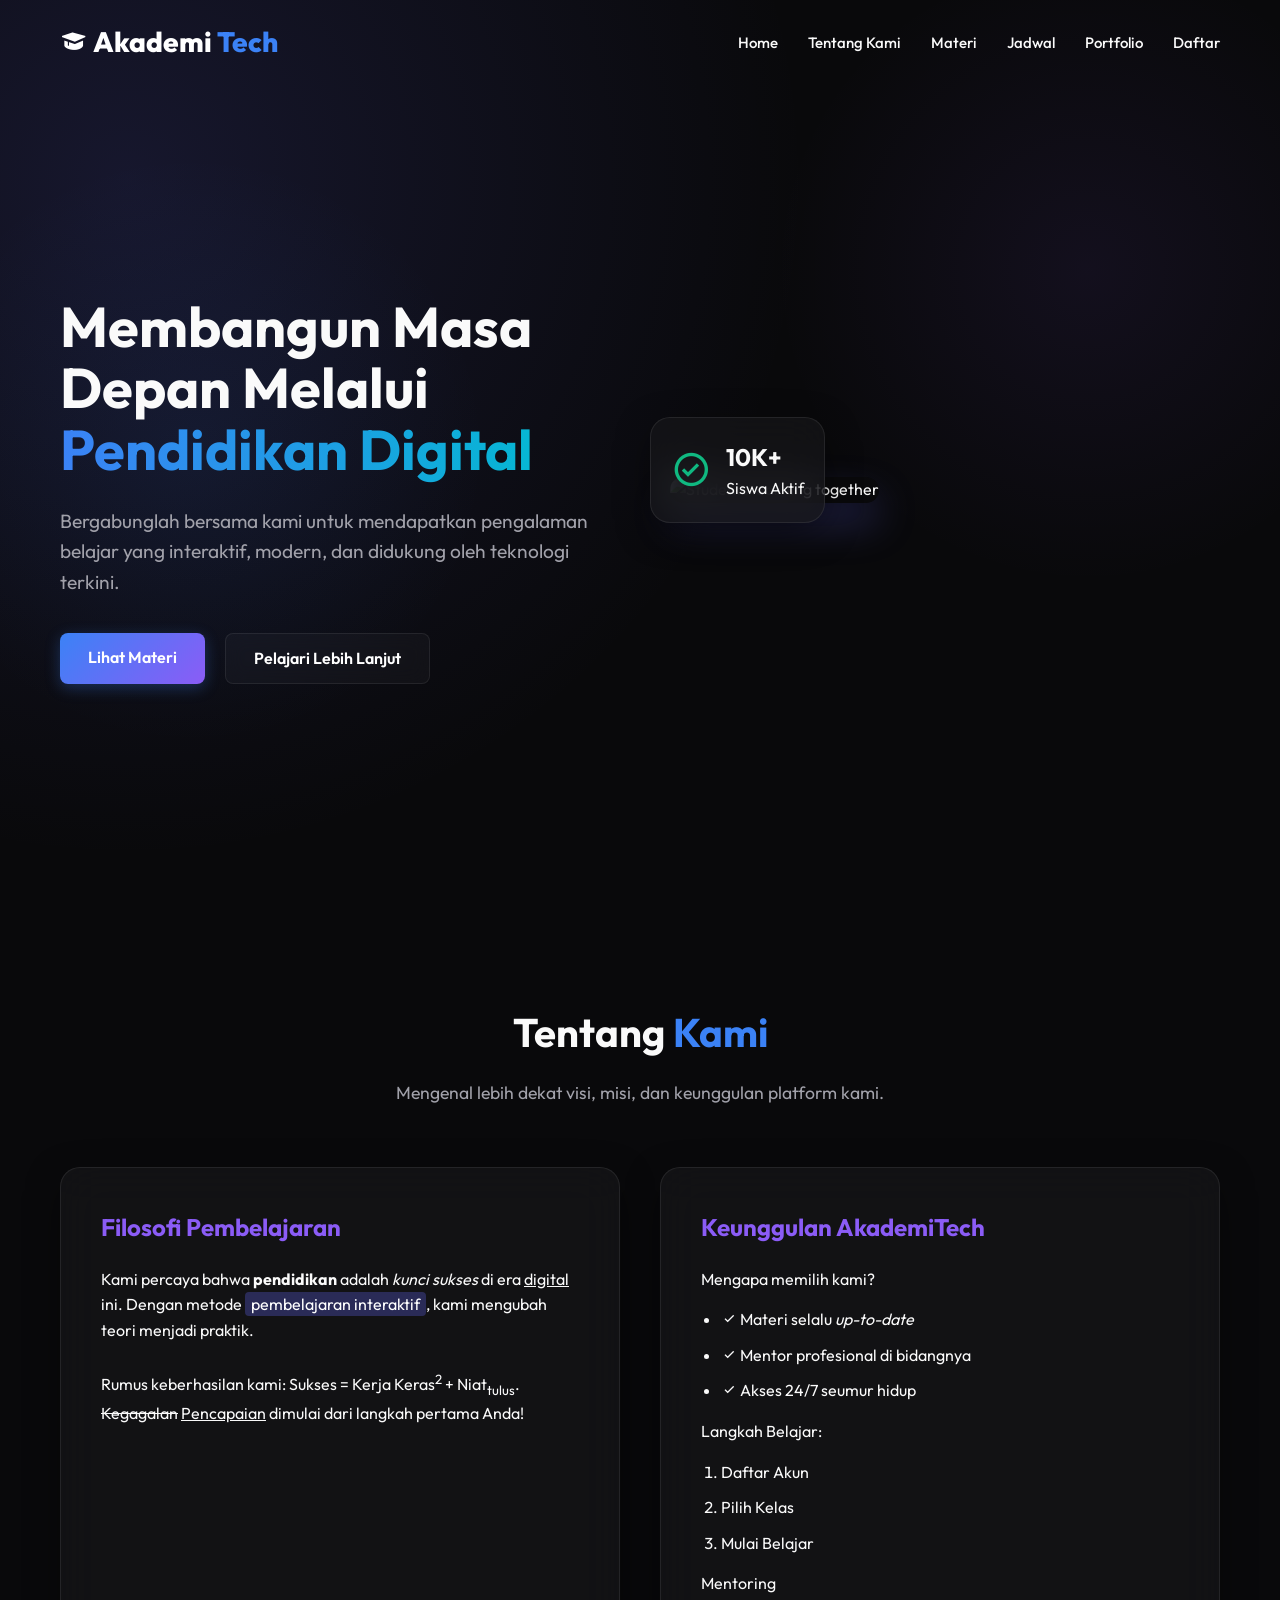
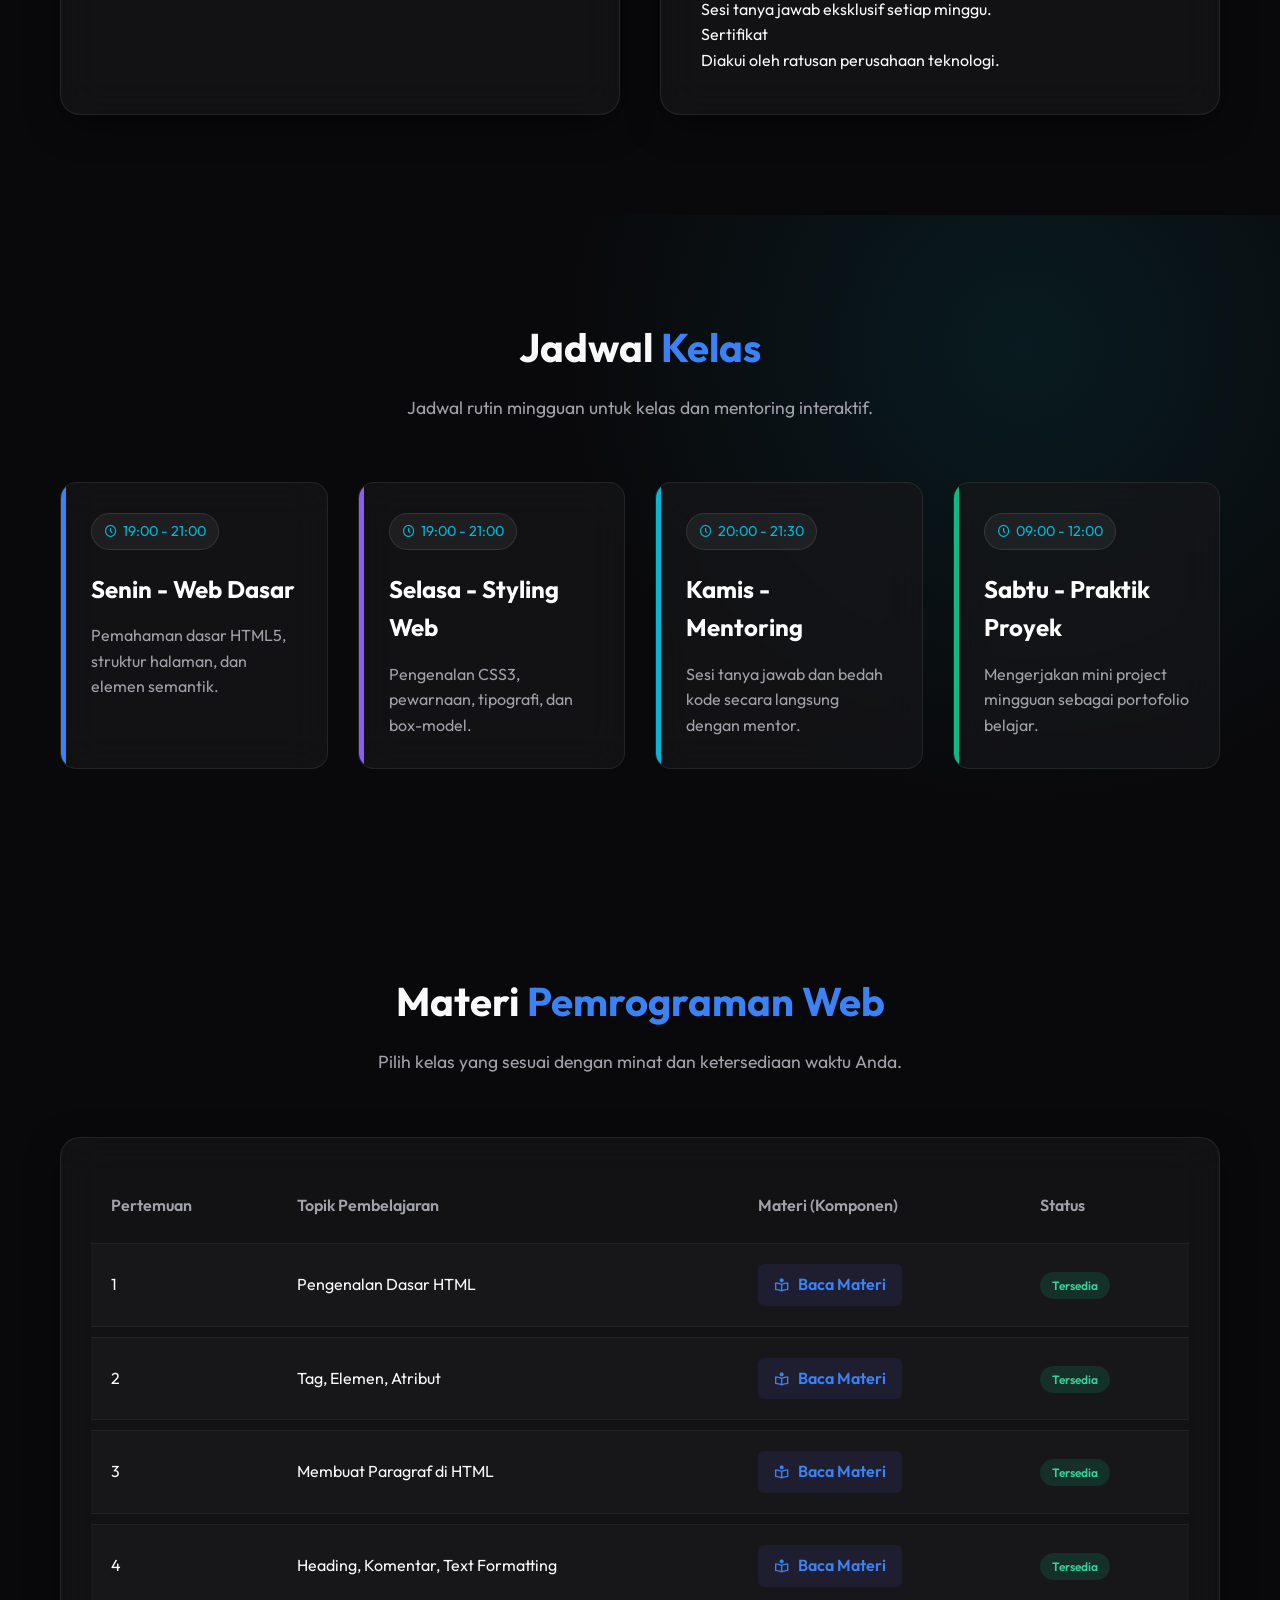
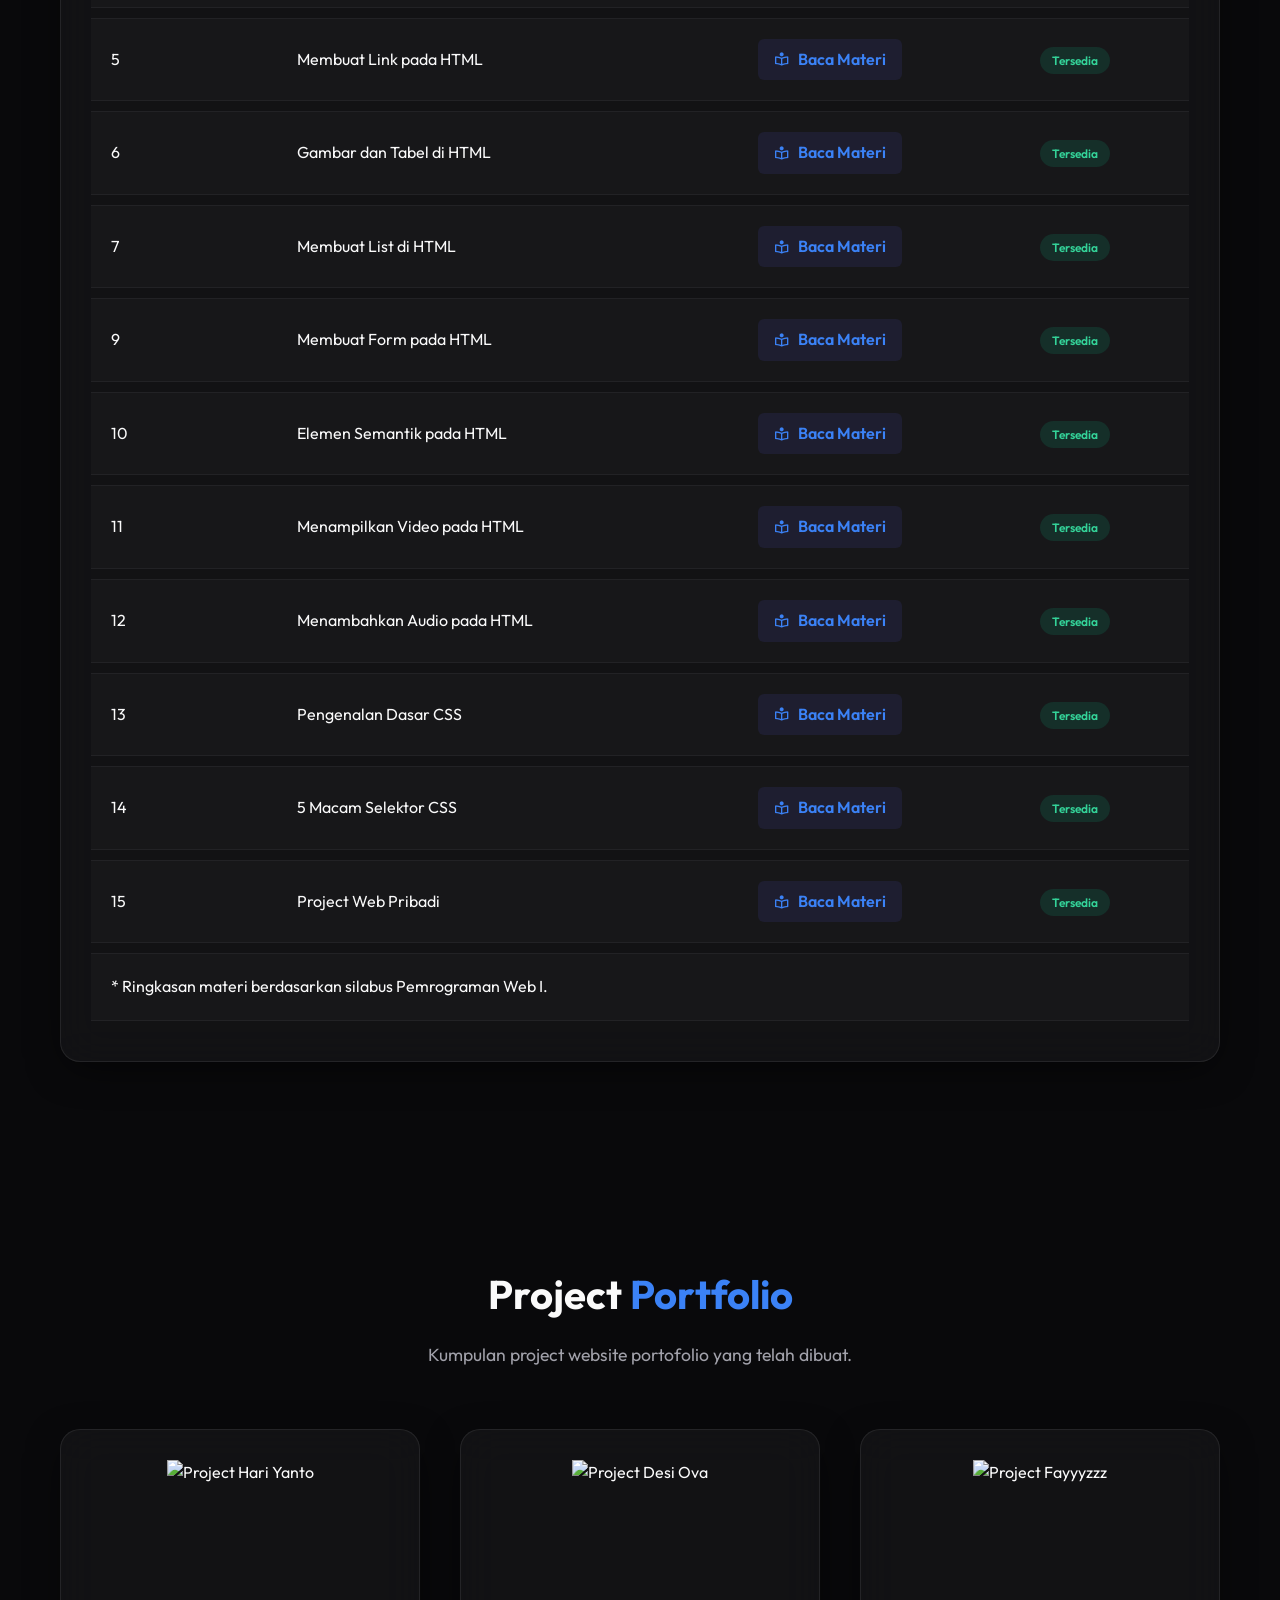
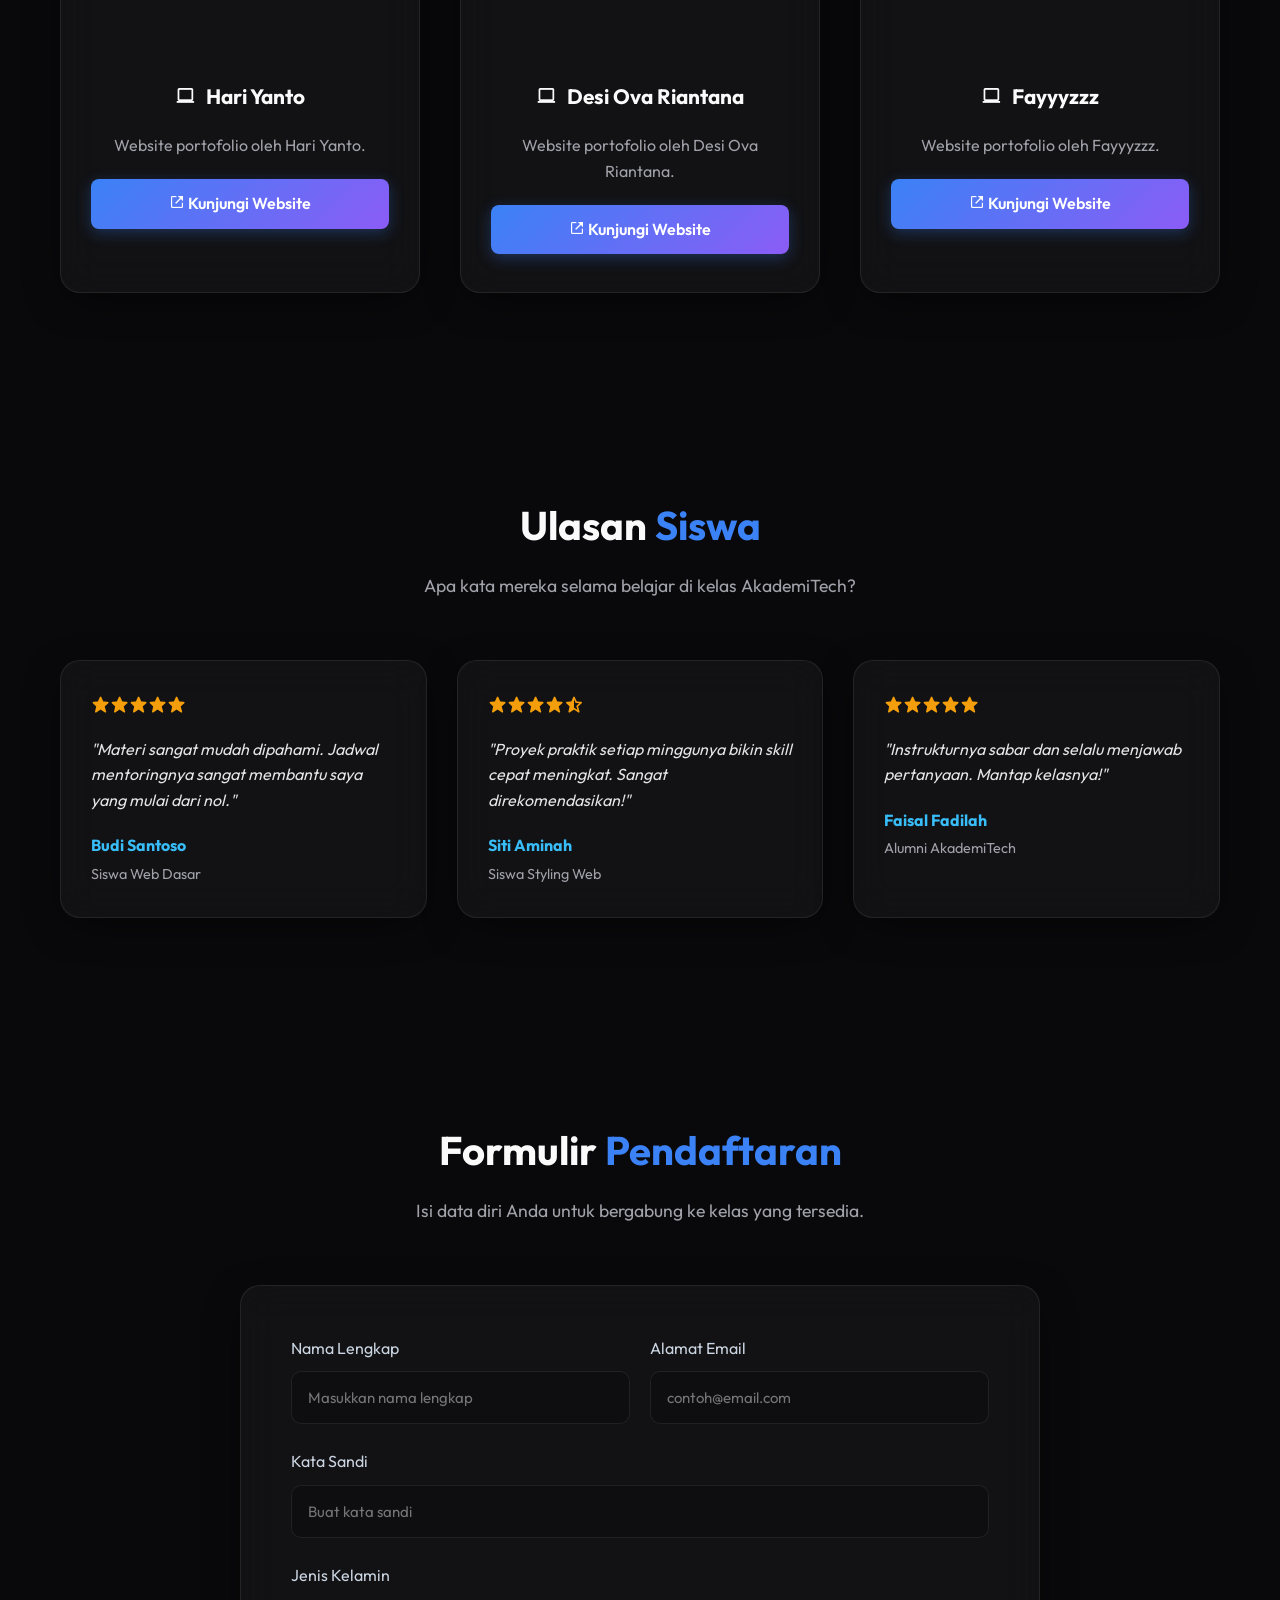
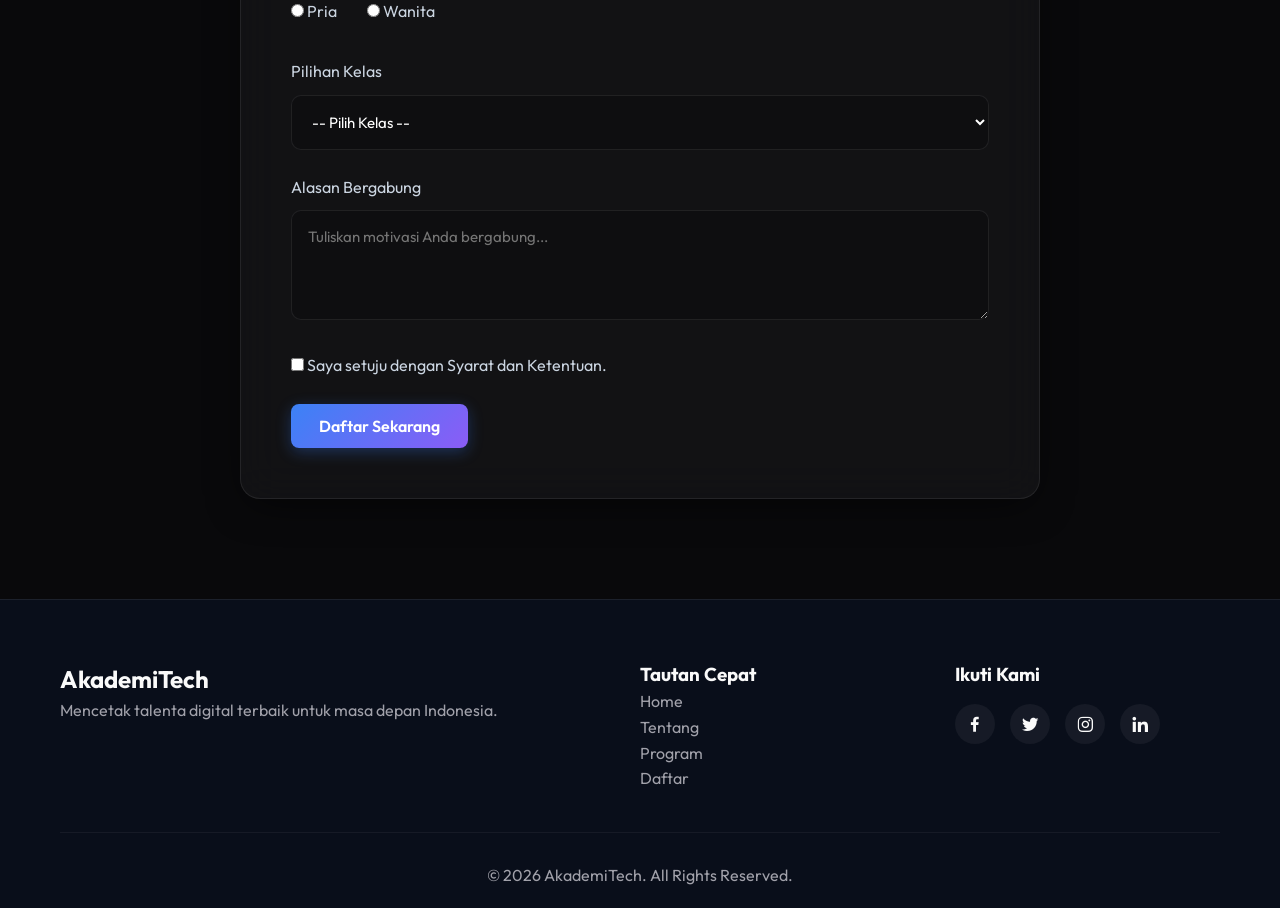
==== index.html @ fa30f6a6 "first commit" ====
<!DOCTYPE html>
<html lang="id">

<head>
    <meta charset="UTF-8">
    <meta name="viewport" content="width=device-width, initial-scale=1.0">
    <meta name="description" content="AkademiTech - Platform Edukasi Digital Masa Depan">
    <title>AkademiTech | Profesional Learning Platform</title>

    <!-- Google Fonts -->
    <link rel="preconnect" href="https://fonts.googleapis.com">
    <link rel="preconnect" href="https://fonts.gstatic.com" crossorigin>
    <link href="https://fonts.googleapis.com/css2?family=Outfit:wght@300;400;500;600;700;800&display=swap"
        rel="stylesheet">

    <!-- Custom CSS -->
    <link rel="stylesheet" href="css/style.css">

    <!-- Icons -->
    <link href="https://unpkg.com/boxicons@2.1.4/css/boxicons.min.css" rel="stylesheet">
</head>

<body>

    <!-- Navigation -->
    <nav class="navbar" id="navbar">
        <div class="container nav-container">
            <a href="#" class="logo">
                <i class='bx bxs-graduation'></i> Akademi<span>Tech</span>
            </a>
            <ul class="nav-links">
                <li><a href="#home">Home</a></li>
                <li><a href="#about">Tentang Kami</a></li>
                <li><a href="#courses">Materi</a></li>
                <li><a href="#schedule">Jadwal</a></li>
                <li><a href="#portfolio">Portfolio</a></li>
                <li><a href="#contact">Daftar</a></li>
            </ul>
            <div class="hamburger">
                <i class='bx bx-menu'></i>
            </div>
        </div>
    </nav>

    <!-- Hero Section -->
    <header id="home" class="hero">
        <div class="container hero-container">
            <div class="hero-content">
                <h1 class="hero-title">Membangun Masa Depan Melalui <span>Pendidikan Digital</span></h1>
                <p class="hero-description">Bergabunglah bersama kami untuk mendapatkan pengalaman belajar yang
                    interaktif, modern, dan didukung oleh teknologi terkini.</p>
                <div class="hero-buttons">
                    <a href="#courses" class="btn btn-primary">Lihat Materi</a>
                    <a href="#about" class="btn btn-secondary">Pelajari Lebih Lanjut</a>
                </div>
            </div>
            <div class="hero-image">
                <img src="https://images.unsplash.com/photo-1522202176988-66273c2fd55f?q=80&w=2071&auto=format&fit=crop"
                    alt="Students learning together">
                <div class="glass-card floating-card">
                    <i class='bx bx-check-circle'></i>
                    <div>
                        <strong>10K+</strong>
                        <span>Siswa Aktif</span>
                    </div>
                </div>
            </div>
        </div>
    </header>

    <!-- About Section (Text Formatting & Lists) -->
    <section id="about" class="about reveal">
        <div class="container">
            <div class="section-header">
                <h2>Tentang <span>Kami</span></h2>
                <p>Mengenal lebih dekat visi, misi, dan keunggulan platform kami.</p>
            </div>
            <div class="about-grid">
                <div class="about-text glass-panel">
                    <h3>Filosofi Pembelajaran</h3>
                    <!-- Text Formatting Demonstration -->
                    <p>
                        Kami percaya bahwa <strong>pendidikan</strong> adalah <em>kunci sukses</em> di era
                        <u>digital</u> ini.
                        Dengan metode <mark>pembelajaran interaktif</mark>, kami mengubah teori menjadi praktik.
                        <br><br>
                        Rumus keberhasilan kami: Sukses = Kerja Keras<sup>2</sup> + Niat<sub>tulus</sub>.
                        <del>Kegagalan</del> <ins>Pencapaian</ins> dimulai dari langkah pertama Anda!
                    </p>
                </div>

                <div class="about-lists glass-panel">
                    <h3>Keunggulan AkademiTech</h3>
                    <!-- Lists Demonstration -->
                    <p>Mengapa memilih kami?</p>
                    <ul class="custom-list">
                        <li><i class='bx bx-check'></i> Materi selalu <i>up-to-date</i></li>
                        <li><i class='bx bx-check'></i> Mentor profesional di bidangnya</li>
                        <li><i class='bx bx-check'></i> Akses 24/7 seumur hidup</li>
                    </ul>

                    <p>Langkah Belajar:</p>
                    <ol class="custom-list numbered">
                        <li>Daftar Akun</li>
                        <li>Pilih Kelas</li>
                        <li>Mulai Belajar</li>
                    </ol>

                    <dl class="custom-dict">
                        <dt>Mentoring</dt>
                        <dd>Sesi tanya jawab eksklusif setiap minggu.</dd>
                        <dt>Sertifikat</dt>
                        <dd>Diakui oleh ratusan perusahaan teknologi.</dd>
                    </dl>
                </div>
            </div>
        </div>
    </section>

    <!-- Schedule Section -->
    <section id="schedule" class="schedule-section reveal">
        <div class="container">
            <div class="section-header">
                <h2>Jadwal <span>Kelas</span></h2>
                <p>Jadwal rutin mingguan untuk kelas dan mentoring interaktif.</p>
            </div>
            <div class="schedule-grid">
                <div class="schedule-card">
                    <div>
                        <span class="time"><i class='bx bx-time-five'></i> 19:00 - 21:00</span>
                        <h3>Senin - Web Dasar</h3>
                        <p>Pemahaman dasar HTML5, struktur halaman, dan elemen semantik.</p>
                    </div>
                </div>
                <div class="schedule-card">
                    <div>
                        <span class="time"><i class='bx bx-time-five'></i> 19:00 - 21:00</span>
                        <h3>Selasa - Styling Web</h3>
                        <p>Pengenalan CSS3, pewarnaan, tipografi, dan box-model.</p>
                    </div>
                </div>
                <div class="schedule-card">
                    <div>
                        <span class="time"><i class='bx bx-time-five'></i> 20:00 - 21:30</span>
                        <h3>Kamis - Mentoring</h3>
                        <p>Sesi tanya jawab dan bedah kode secara langsung dengan mentor.</p>
                    </div>
                </div>
                <div class="schedule-card">
                    <div>
                        <span class="time"><i class='bx bx-time-five'></i> 09:00 - 12:00</span>
                        <h3>Sabtu - Praktik Proyek</h3>
                        <p>Mengerjakan mini project mingguan sebagai portofolio belajar.</p>
                    </div>
                </div>
            </div>
        </div>
    </section>

    <!-- Courses Section (Table) -->
    <section id="courses" class="courses reveal">
        <div class="container">
            <div class="section-header">
                <h2>Materi <span>Pemrograman Web</span></h2>
                <p>Pilih kelas yang sesuai dengan minat dan ketersediaan waktu Anda.</p>
            </div>
            <div class="table-responsive glass-panel">
                <!-- Table Demonstration -->
                <table class="course-table">
                    <thead>
                        <tr>
                            <th>Pertemuan</th>
                            <th>Topik Pembelajaran</th>
                            <th>Materi (Komponen)</th>
                            <th>Status</th>
                        </tr>
                    </thead>
                    <tbody>
                        <tr>
                            <td>1</td>
                            <td>Pengenalan Dasar HTML</td>
                            <td>
                                <a href="pengenalan-dasar.html" class="download-link"><i class='bx bx-book-reader'></i>
                                    Baca Materi</a>
                            </td>
                            <td><span class="badge active">Tersedia</span></td>
                        </tr>
                        <tr>
                            <td>2</td>
                            <td>Tag, Elemen, Atribut</td>
                            <td>
                                <a href="tag-elemen-atribut.html" class="download-link"><i
                                        class='bx bx-book-reader'></i> Baca Materi</a>
                            </td>
                            <td><span class="badge active">Tersedia</span></td>
                        </tr>
                        <tr>
                            <td>3</td>
                            <td>Membuat Paragraf di HTML</td>
                            <td>
                                <a href="teks-paragraf.html" class="download-link"><i class='bx bx-book-reader'></i>
                                    Baca Materi</a>
                            </td>
                            <td><span class="badge active">Tersedia</span></td>
                        </tr>
                        <tr>
                            <td>4</td>
                            <td>Heading, Komentar, Text Formatting</td>
                            <td>
                                <a href="heading-formatting.html" class="download-link"><i
                                        class='bx bx-book-reader'></i> Baca Materi</a>
                            </td>
                            <td><span class="badge active">Tersedia</span></td>
                        </tr>
                        <tr>
                            <td>5</td>
                            <td>Membuat Link pada HTML</td>
                            <td>
                                <a href="membuat-link.html" class="download-link"><i class='bx bx-book-reader'></i> Baca
                                    Materi</a>
                            </td>
                            <td><span class="badge active">Tersedia</span></td>
                        </tr>
                        <tr>
                            <td>6</td>
                            <td>Gambar dan Tabel di HTML</td>
                            <td>
                                <a href="gambar-tabel.html" class="download-link"><i class='bx bx-book-reader'></i> Baca
                                    Materi</a>
                            </td>
                            <td><span class="badge active">Tersedia</span></td>
                        </tr>
                        <tr>
                            <td>7</td>
                            <td>Membuat List di HTML</td>
                            <td>
                                <a href="membuat-list.html" class="download-link"><i class='bx bx-book-reader'></i> Baca
                                    Materi</a>
                            </td>
                            <td><span class="badge active">Tersedia</span></td>
                        </tr>
                        <tr>
                            <td>9</td>
                            <td>Membuat Form pada HTML</td>
                            <td>
                                <a href="membuat-form.html" class="download-link"><i class='bx bx-book-reader'></i> Baca
                                    Materi</a>
                            </td>
                            <td><span class="badge active">Tersedia</span></td>
                        </tr>
                        <tr>
                            <td>10</td>
                            <td>Elemen Semantik pada HTML</td>
                            <td>
                                <a href="elemen-semantik.html" class="download-link"><i class='bx bx-book-reader'></i>
                                    Baca Materi</a>
                            </td>
                            <td><span class="badge active">Tersedia</span></td>
                        </tr>
                        <tr>
                            <td>11</td>
                            <td>Menampilkan Video pada HTML</td>
                            <td>
                                <a href="menampilkan-video.html" class="download-link"><i class='bx bx-book-reader'></i>
                                    Baca Materi</a>
                            </td>
                            <td><span class="badge active">Tersedia</span></td>
                        </tr>
                        <tr>
                            <td>12</td>
                            <td>Menambahkan Audio pada HTML</td>
                            <td>
                                <a href="menambahkan-audio.html" class="download-link"><i class='bx bx-book-reader'></i>
                                    Baca Materi</a>
                            </td>
                            <td><span class="badge active">Tersedia</span></td>
                        </tr>
                        <tr>
                            <td>13</td>
                            <td>Pengenalan Dasar CSS</td>
                            <td>
                                <a href="pengenalan-css.html" class="download-link"><i class='bx bx-book-reader'></i>
                                    Baca Materi</a>
                            </td>
                            <td><span class="badge active">Tersedia</span></td>
                        </tr>
                        <tr>
                            <td>14</td>
                            <td>5 Macam Selektor CSS</td>
                            <td>
                                <a href="selektor-css.html" class="download-link"><i class='bx bx-book-reader'></i> Baca
                                    Materi</a>
                            </td>
                            <td><span class="badge active">Tersedia</span></td>
                        </tr>
                        <tr>
                            <td>15</td>
                            <td>Project Web Pribadi</td>
                            <td>
                                <a href="project-web.html" class="download-link"><i class='bx bx-book-reader'></i> Baca
                                    Materi</a>
                            </td>
                            <td><span class="badge active">Tersedia</span></td>
                        </tr>
                    </tbody>
                    <tfoot>
                        <tr>
                            <td colspan="4">* Ringkasan materi berdasarkan silabus Pemrograman Web I.</td>
                        </tr>
                    </tfoot>
                </table>
            </div>
        </div>
    </section>

    <!-- Project Portfolio Section -->
    <section id="portfolio" class="media-section reveal">
        <div class="container">
            <div class="section-header">
                <h2>Project <span>Portfolio</span></h2>
                <p>Kumpulan project website portofolio yang telah dibuat.</p>
            </div>
            <div class="media-grid" style="grid-template-columns: repeat(auto-fit, minmax(300px, 1fr));">
                <div class="media-card glass-panel" style="text-align: center;">
                    <div class="video-container" style="height: 200px; margin-bottom: 20px;">
                        <img src="https://images.unsplash.com/photo-1498050108023-c5249f4df085?q=80&w=2072&auto=format&fit=crop" alt="Project Hari Yanto" style="width: 100%; height: 100%; object-fit: cover;">
                    </div>
                    <h3 style="justify-content: center; font-size: 1.3rem;"><i class='bx bx-laptop'></i> Hari Yanto</h3>
                    <p class="media-desc" style="margin-bottom: 20px;">Website portofolio oleh Hari Yanto.</p>
                    <a href="https://electribetrixhari-ship-it.github.io/250401010531_Hari-Yanto_IF210_WEB/" target="_blank" class="btn btn-primary" style="width: 100%;"><i class='bx bx-link-external'></i> Kunjungi Website</a>
                </div>
                <div class="media-card glass-panel" style="text-align: center;">
                    <div class="video-container" style="height: 200px; margin-bottom: 20px;">
                        <img src="https://images.unsplash.com/photo-1488590528505-98d2b5aba04b?q=80&w=2070&auto=format&fit=crop" alt="Project Desi Ova" style="width: 100%; height: 100%; object-fit: cover;">
                    </div>
                    <h3 style="justify-content: center; font-size: 1.3rem;"><i class='bx bx-laptop'></i> Desi Ova Riantana</h3>
                    <p class="media-desc" style="margin-bottom: 20px;">Website portofolio oleh Desi Ova Riantana.</p>
                    <a href="https://desi-2026.github.io/250401010534_Desi-Ova-Riantana_IF210_WEB/" target="_blank" class="btn btn-primary" style="width: 100%;"><i class='bx bx-link-external'></i> Kunjungi Website</a>
                </div>
                <div class="media-card glass-panel" style="text-align: center;">
                    <div class="video-container" style="height: 200px; margin-bottom: 20px;">
                        <img src="https://images.unsplash.com/photo-1461749280684-dccba630e2f6?q=80&w=2069&auto=format&fit=crop" alt="Project Fayyyzzz" style="width: 100%; height: 100%; object-fit: cover;">
                    </div>
                    <h3 style="justify-content: center; font-size: 1.3rem;"><i class='bx bx-laptop'></i> Fayyyzzz</h3>
                    <p class="media-desc" style="margin-bottom: 20px;">Website portofolio oleh Fayyyzzz.</p>
                    <a href="https://www.fayyyzzz.site/" target="_blank" class="btn btn-primary" style="width: 100%;"><i class='bx bx-link-external'></i> Kunjungi Website</a>
                </div>
            </div>
        </div>
    </section>

    <!-- Rating & Testimonial Section -->
    <section id="rating" class="rating-section reveal">
        <div class="container">
            <div class="section-header">
                <h2>Ulasan <span>Siswa</span></h2>
                <p>Apa kata mereka selama belajar di kelas AkademiTech?</p>
            </div>
            <div class="rating-grid" style="display: grid; grid-template-columns: repeat(auto-fit, minmax(280px, 1fr)); gap: 30px; margin-top: 40px;">
                <div class="rating-card glass-panel" style="padding: 30px; text-align: left;">
                    <div class="stars" style="color: #f59e0b; font-size: 1.2rem; margin-bottom: 15px;">
                        <i class='bx bxs-star'></i><i class='bx bxs-star'></i><i class='bx bxs-star'></i><i class='bx bxs-star'></i><i class='bx bxs-star'></i>
                    </div>
                    <p class="review-text" style="font-style: italic; color: #e4e4e7; margin-bottom: 20px;">"Materi sangat mudah dipahami. Jadwal mentoringnya sangat membantu saya yang mulai dari nol."</p>
                    <div class="reviewer">
                        <h4 style="color: #38bdf8; margin-bottom: 2px;">Budi Santoso</h4>
                        <span style="font-size: 0.9rem; color: #a1a1aa;">Siswa Web Dasar</span>
                    </div>
                </div>
                <div class="rating-card glass-panel" style="padding: 30px; text-align: left;">
                    <div class="stars" style="color: #f59e0b; font-size: 1.2rem; margin-bottom: 15px;">
                        <i class='bx bxs-star'></i><i class='bx bxs-star'></i><i class='bx bxs-star'></i><i class='bx bxs-star'></i><i class='bx bxs-star-half'></i>
                    </div>
                    <p class="review-text" style="font-style: italic; color: #e4e4e7; margin-bottom: 20px;">"Proyek praktik setiap minggunya bikin skill cepat meningkat. Sangat direkomendasikan!"</p>
                    <div class="reviewer">
                        <h4 style="color: #38bdf8; margin-bottom: 2px;">Siti Aminah</h4>
                        <span style="font-size: 0.9rem; color: #a1a1aa;">Siswa Styling Web</span>
                    </div>
                </div>
                <div class="rating-card glass-panel" style="padding: 30px; text-align: left;">
                    <div class="stars" style="color: #f59e0b; font-size: 1.2rem; margin-bottom: 15px;">
                        <i class='bx bxs-star'></i><i class='bx bxs-star'></i><i class='bx bxs-star'></i><i class='bx bxs-star'></i><i class='bx bxs-star'></i>
                    </div>
                    <p class="review-text" style="font-style: italic; color: #e4e4e7; margin-bottom: 20px;">"Instrukturnya sabar dan selalu menjawab pertanyaan. Mantap kelasnya!"</p>
                    <div class="reviewer">
                        <h4 style="color: #38bdf8; margin-bottom: 2px;">Faisal Fadilah</h4>
                        <span style="font-size: 0.9rem; color: #a1a1aa;">Alumni AkademiTech</span>
                    </div>
                </div>
            </div>
        </div>
    </section>

    <!-- Contact & Form Section -->
    <section id="contact" class="contact reveal">
        <div class="container">
            <div class="section-header">
                <h2>Formulir <span>Pendaftaran</span></h2>
                <p>Isi data diri Anda untuk bergabung ke kelas yang tersedia.</p>
            </div>
            <div class="form-container glass-panel">
                <!-- Form Demonstration -->
                <form id="registrationForm" action="https://formsubmit.co/ffayz4323@gmail.com" method="POST">
                    <!-- Pengaturan FormSubmit -->
                    <input type="hidden" name="_subject" value="Pendaftaran Baru AkademiTech!">
                    <input type="hidden" name="_captcha" value="false">


                    <div class="form-group-row">
                        <div class="form-group">
                            <label for="fullname">Nama Lengkap</label>
                            <input type="text" id="fullname" name="fullname" placeholder="Masukkan nama lengkap"
                                required>
                        </div>
                        <div class="form-group">
                            <label for="email">Alamat Email</label>
                            <input type="email" id="email" name="email" placeholder="contoh@email.com" required>
                        </div>
                    </div>

                    <div class="form-group">
                        <label for="password">Kata Sandi</label>
                        <input type="password" id="password" name="password" placeholder="Buat kata sandi" required
                            minlength="6">
                    </div>

                    <div class="form-group">
                        <label>Jenis Kelamin</label>
                        <div class="radio-group">
                            <label><input type="radio" name="gender" value="pria" required> Pria</label>
                            <label><input type="radio" name="gender" value="wanita" required> Wanita</label>
                        </div>
                    </div>

                    <div class="form-group">
                        <label for="course">Pilihan Kelas</label>
                        <select id="course" name="course" required>
                            <option value="">-- Pilih Kelas --</option>
                            <option value="web1">Pemrograman Web 1</option>
                            <option value="js">JavaScript Lanjutan</option>
                            <option value="uiux">Desain UI/UX</option>
                        </select>
                    </div>

                    <div class="form-group">
                        <label for="reason">Alasan Bergabung</label>
                        <textarea id="reason" name="reason" rows="4"
                            placeholder="Tuliskan motivasi Anda bergabung..."></textarea>
                    </div>

                    <div class="form-group checkbox-group">
                        <label>
                            <input type="checkbox" id="terms" name="terms" required>
                            Saya setuju dengan <a href="#">Syarat dan Ketentuan</a>.
                        </label>
                    </div>

                    <button type="submit" class="btn btn-primary submit-btn">Daftar Sekarang</button>
                    <p id="formMessage" class="form-message"></p>
                </form>
            </div>
        </div>
    </section>

    <!-- Footer -->
    <footer class="footer">
        <div class="container">
            <div class="footer-content">
                <div class="footer-brand">
                    <h2>Akademi<span>Tech</span></h2>
                    <p>Mencetak talenta digital terbaik untuk masa depan Indonesia.</p>
                </div>
                <div class="footer-links">
                    <h3>Tautan Cepat</h3>
                    <ul>
                        <li><a href="#home">Home</a></li>
                        <li><a href="#about">Tentang</a></li>
                        <li><a href="#courses">Program</a></li>
                        <li><a href="#contact">Daftar</a></li>
                    </ul>
                </div>
                <div class="footer-social">
                    <h3>Ikuti Kami</h3>
                    <div class="social-icons">
                        <a href="#"><i class='bx bxl-facebook'></i></a>
                        <a href="#"><i class='bx bxl-twitter'></i></a>
                        <a href="#"><i class='bx bxl-instagram'></i></a>
                        <a href="#"><i class='bx bxl-linkedin'></i></a>
                    </div>
                </div>
            </div>
            <div class="footer-bottom">
                <p>&copy; 2026 AkademiTech. All Rights Reserved.
                </p>
            </div>
        </div>
    </footer>

    <!-- Scripts -->
    <script src="js/script.js"></script>
</body>

</html>
---- css/style.css ----
/* style.css - AkademiTech Refined Professional (Auto-Synced with User HTML) */

:root {
    --primary-color: #3b82f6; /* Blue 500 */
    --primary-hover: #2563eb;
    --secondary-color: #8b5cf6; /* Violet 500 */
    --accent-color: #06b6d4; /* Cyan 500 */
    --bg-dark: #09090b; /* Zinc 950 */
    --bg-card: rgba(24, 24, 27, 0.65);
    --text-main: #fafafa;
    --text-muted: #a1a1aa;
    --glass-border: rgba(255, 255, 255, 0.08);
    --glass-shadow: 0 10px 40px -10px rgba(0, 0, 0, 0.7);
    --transition: all 0.4s cubic-bezier(0.4, 0, 0.2, 1);
}

/* Reset & Global */
* {
    margin: 0;
    padding: 0;
    box-sizing: border-box;
    font-family: 'Outfit', sans-serif;
}

body {
    background-color: var(--bg-dark);
    background-image: 
        radial-gradient(circle at 15% 50%, rgba(59, 130, 246, 0.08), transparent 25%),
        radial-gradient(circle at 85% 30%, rgba(139, 92, 246, 0.08), transparent 25%);
    background-attachment: fixed;
    color: var(--text-main);
    line-height: 1.6;
    overflow-x: hidden;
}

html {
    scroll-behavior: smooth;
}

a {
    text-decoration: none;
    color: inherit;
}

ul {
    list-style: none;
}

.container {
    max-width: 1200px;
    margin: 0 auto;
    padding: 0 20px;
}

/* Typography Enhancements */
h1, h2, h3 {
    font-weight: 700;
}

/* Glassmorphism Panel Utility */
.glass-panel, .glass-card {
    background: var(--bg-card);
    backdrop-filter: blur(20px);
    -webkit-backdrop-filter: blur(20px);
    border: 1px solid var(--glass-border);
    border-radius: 20px;
    box-shadow: var(--glass-shadow);
    transition: var(--transition);
}

.glass-panel:hover, .glass-card:hover {
    border-color: rgba(255, 255, 255, 0.15);
    transform: translateY(-5px);
    box-shadow: 0 15px 40px -10px rgba(0,0,0,0.8), 0 0 20px rgba(59, 130, 246, 0.1);
}

/* Buttons */
.btn {
    display: inline-block;
    padding: 12px 28px;
    border-radius: 8px;
    font-weight: 600;
    transition: var(--transition);
    cursor: pointer;
    text-align: center;
    border: none;
    font-size: 16px;
}

.btn-primary {
    background: linear-gradient(135deg, var(--primary-color), var(--secondary-color));
    color: white;
    box-shadow: 0 4px 15px rgba(59, 130, 246, 0.3);
    position: relative;
    overflow: hidden;
    z-index: 1;
}

.btn-primary::before {
    content: '';
    position: absolute;
    top: 0; left: 0; width: 100%; height: 100%;
    background: linear-gradient(135deg, var(--secondary-color), var(--accent-color));
    z-index: -1;
    transition: var(--transition);
    opacity: 0;
}

.btn-primary:hover::before {
    opacity: 1;
}

.btn-primary:hover {
    transform: translateY(-3px) scale(1.02);
    box-shadow: 0 10px 25px rgba(59, 130, 246, 0.5);
}

.btn-secondary {
    background: rgba(255, 255, 255, 0.03);
    backdrop-filter: blur(10px);
    border: 1px solid var(--glass-border);
    color: white;
}

.btn-secondary:hover {
    background: rgba(255, 255, 255, 0.08);
    border-color: rgba(255, 255, 255, 0.2);
    transform: translateY(-3px);
}

/* Navbar */
.navbar {
    position: fixed;
    top: 0;
    width: 100%;
    z-index: 1000;
    padding: 20px 0;
    transition: var(--transition);
    background: transparent;
}

.navbar.scrolled {
    background: rgba(15, 23, 42, 0.95);
    backdrop-filter: blur(12px);
    padding: 15px 0;
    border-bottom: 1px solid var(--glass-border);
}

.nav-container {
    display: flex;
    justify-content: space-between;
    align-items: center;
}

.logo {
    font-size: 28px;
    font-weight: 800;
    color: white;
    display: flex;
    align-items: center;
    gap: 5px;
}

.logo span {
    color: var(--primary-color);
}

.nav-links {
    display: flex;
    gap: 30px;
}

.nav-links a {
    color: var(--text-main);
    font-weight: 500;
    font-size: 15px;
    transition: var(--transition);
}

.nav-links a:hover {
    color: var(--primary-color);
}

.hamburger {
    display: none;
    font-size: 30px;
    cursor: pointer;
    color: white;
}

/* Hero Section */
.hero {
    min-height: 100vh;
    display: flex;
    align-items: center;
    padding-top: 80px;
    background: radial-gradient(circle at 10% 20%, rgba(99, 102, 241, 0.15) 0%, transparent 50%);
}

.hero-container {
    display: grid;
    grid-template-columns: 1fr 1fr;
    gap: 60px;
    align-items: center;
}

.hero-title {
    font-size: 3.5rem;
    line-height: 1.1;
    margin-bottom: 25px;
}

.hero-title span {
    background: linear-gradient(to right, var(--primary-color), var(--accent-color), var(--secondary-color));
    -webkit-background-clip: text;
    color: transparent;
    background-size: 200% auto;
    animation: shine 5s linear infinite;
}

@keyframes shine {
    to { background-position: 200% center; }
}

.hero-description {
    font-size: 1.2rem;
    color: var(--text-muted);
    margin-bottom: 35px;
}

.hero-buttons {
    display: flex;
    gap: 20px;
}

.hero-image {
    position: relative;
    animation: float 6s ease-in-out infinite;
}

.hero-image img {
    width: 100%;
    border-radius: 20px;
    box-shadow: 0 20px 40px rgba(99, 102, 241, 0.3);
}

.floating-card {
    position: absolute;
    bottom: -20px;
    left: -20px;
    padding: 20px;
    display: flex;
    align-items: center;
    gap: 15px;
}

.floating-card i {
    font-size: 40px;
    color: #10b981;
}

.floating-card strong {
    display: block;
    font-size: 24px;
}

@keyframes float {
    0% { transform: translateY(0px); }
    50% { transform: translateY(-20px); }
    100% { transform: translateY(0px); }
}

/* Sections Global */
section {
    padding: 100px 0;
}

.section-header {
    text-align: center;
    margin-bottom: 60px;
}

.section-header h2 {
    font-size: 2.5rem;
    margin-bottom: 15px;
}

.section-header h2 span {
    color: var(--primary-color);
}

.section-header p {
    color: var(--text-muted);
    max-width: 600px;
    margin: 0 auto;
    font-size: 1.1rem;
}

/* About / Features */
.about-grid {
    display: grid;
    grid-template-columns: 1fr 1fr;
    gap: 40px;
}

.about-text, .about-lists {
    padding: 40px;
}

.about-text h3, .about-lists h3 {
    margin-bottom: 20px;
    font-size: 1.5rem;
    color: var(--secondary-color);
}

mark {
    background: rgba(99, 102, 241, 0.3);
    color: white;
    padding: 2px 6px;
    border-radius: 4px;
}

/* Courses Table */
.table-responsive {
    overflow-x: auto;
    padding: 30px;
}

.course-table {
    width: 100%;
    border-collapse: separate;
    border-spacing: 0 10px;
}

.course-table th {
    text-align: left;
    padding: 15px 20px;
    color: var(--text-muted);
    font-weight: 600;
}

.course-table td {
    padding: 20px;
    background: rgba(255, 255, 255, 0.02);
    border-top: 1px solid rgba(255, 255, 255, 0.05);
    border-bottom: 1px solid rgba(255, 255, 255, 0.05);
}

.course-table tbody tr:hover td {
    background: rgba(255, 255, 255, 0.05);
}

.download-link {
    display: inline-flex;
    align-items: center;
    gap: 8px;
    background: rgba(99, 102, 241, 0.1);
    color: var(--primary-color);
    padding: 8px 16px;
    border-radius: 6px;
    font-weight: 600;
    transition: var(--transition);
}

.download-link:hover {
    background: var(--primary-color);
    color: white;
}

.badge {
    padding: 6px 12px;
    border-radius: 50px;
    font-size: 12px;
    font-weight: 600;
}
.badge.active {
    background: rgba(16, 185, 129, 0.15);
    color: #34d399;
}

/* Media Gallery */
.media-grid {
    display: grid;
    grid-template-columns: 1fr 1fr;
    gap: 40px;
}

.media-card {
    padding: 30px;
}

.media-card h3 {
    margin-bottom: 20px;
    display: flex;
    align-items: center;
    gap: 10px;
}

.video-container, .audio-container {
    border-radius: 12px;
    overflow: hidden;
    margin-bottom: 20px;
}

.audio-thumb {
    width: 100%;
    height: 250px;
    object-fit: cover;
    margin-bottom: 15px;
    border-radius: 12px;
}

.media-desc {
    color: var(--text-muted);
}

/* Form */
.form-container {
    padding: 50px;
    max-width: 800px;
    margin: 0 auto;
}

.form-group-row {
    display: grid;
    grid-template-columns: 1fr 1fr;
    gap: 20px;
}

.form-group {
    margin-bottom: 25px;
}

.form-group label {
    display: block;
    margin-bottom: 10px;
    color: #cbd5e1;
}

.form-group input[type="text"],
.form-group input[type="email"],
.form-group input[type="password"],
.form-group textarea,
.form-group select {
    width: 100%;
    padding: 16px;
    background: rgba(0, 0, 0, 0.2);
    border: 1px solid var(--glass-border);
    border-radius: 10px;
    color: white;
    transition: var(--transition);
    font-size: 15px;
}

.form-group input:focus, .form-group textarea:focus, .form-group select:focus {
    outline: none;
    border-color: var(--primary-color);
    background: rgba(0, 0, 0, 0.4);
    box-shadow: 0 0 0 4px rgba(59, 130, 246, 0.15);
}

.radio-group {
    display: flex;
    gap: 30px;
}

/* Footer */
.footer {
    background: #090e1a;
    padding: 60px 0 20px;
    border-top: 1px solid var(--glass-border);
}

.footer-content {
    display: grid;
    grid-template-columns: 2fr 1fr 1fr;
    gap: 50px;
    margin-bottom: 40px;
}

.footer-links a, .footer-brand p {
    color: var(--text-muted);
}

.social-icons {
    display: flex;
    gap: 15px;
    margin-top: 15px;
}

.social-icons a {
    width: 40px;
    height: 40px;
    background: rgba(255,255,255,0.05);
    border-radius: 50%;
    display: flex;
    align-items: center;
    justify-content: center;
    font-size: 20px;
}

.footer-bottom {
    text-align: center;
    padding-top: 30px;
    border-top: 1px solid rgba(255,255,255,0.05);
    color: var(--text-muted);
}

/* Mobile */
@media (max-width: 768px) {
    .hero-container, .about-grid, .media-grid, .form-group-row, .footer-content {
        grid-template-columns: 1fr;
    }
    .nav-links { display: none; }
    .hamburger { display: block; }
}

.sidebar-links a:hover {
    color: white;
    background: rgba(99, 102, 241, 0.2);
}

.tutorial-content {
    flex: 1;
    max-width: 800px;
}

.tutorial-section {
    margin-bottom: 40px;
}

.tutorial-section h2 {
    color: var(--secondary-color);
    margin-bottom: 20px;
    font-size: 2rem;
}

.tutorial-section h3 {
    color: white;
    margin: 30px 0 15px;
    font-size: 1.5rem;
}

.tutorial-section p {
    margin-bottom: 15px;
    font-size: 1.1rem;
    color: var(--text-muted);
}

/* Code Blocks Styling */
.code-block {
    background: #1e1e1e;
    border-radius: 8px;
    margin: 20px 0;
    overflow: hidden;
    box-shadow: 0 4px 15px rgba(0,0,0,0.3);
}

.code-header {
    background: #2d2d2d;
    padding: 10px 15px;
    display: flex;
    justify-content: space-between;
    align-items: center;
    border-bottom: 1px solid #444;
}

.code-header span {
    color: #a0a0a0;
    font-size: 14px;
    font-family: 'Fira Code', monospace;
}

pre {
    padding: 20px;
    overflow-x: auto;
}

pre code {
    font-family: 'Fira Code', monospace;
    color: #d4d4d4;
    font-size: 14px;
    line-height: 1.5;
}

/* Info Box */
.info-box {
    display: flex;
    align-items: flex-start;
    gap: 15px;
    background: rgba(16, 185, 129, 0.1);
    border-left: 4px solid #10b981;
    padding: 20px;
    border-radius: 0 8px 8px 0;
    margin: 20px 0;
}

.info-box i {
    font-size: 24px;
    color: #10b981;
}

.info-box p {
    margin: 0;
    color: var(--text-main);
    font-size: 1rem;
}

.custom-list {
    margin: 15px 0 15px 20px;
    list-style: disc;
}

.custom-list.numbered {
    list-style: decimal;
}

.custom-list li {
    margin-bottom: 10px;
}

@media (max-width: 992px) {
    .tutorial-layout {
        flex-direction: column;
    }
    
    .sidebar {
        width: 100%;
        position: static;
        height: auto;
    }
}



/* Tutorial Page Styles */
.tutorial-page {
    background: #0f172a;
}

.tutorial-layout {
    display: flex;
    gap: 40px;
    padding-top: 120px;
    min-height: 100vh;
}

.sidebar {
    width: 300px;
    flex-shrink: 0;
    position: sticky;
    top: 120px;
    height: calc(100vh - 140px);
    overflow-y: auto;
    background: rgba(30, 41, 59, 0.7);
    backdrop-filter: blur(12px);
    border: 1px solid rgba(255, 255, 255, 0.1);
    border-radius: 16px;
    padding: 20px;
}

.sidebar::-webkit-scrollbar {
    width: 6px;
}
.sidebar::-webkit-scrollbar-thumb {
    background: #4f46e5;
    border-radius: 10px;
}

.sidebar h3 {
    color: white;
    margin-bottom: 20px;
    font-size: 1.2rem;
    padding-bottom: 10px;
    border-bottom: 1px solid rgba(255,255,255,0.1);
}

.sidebar-links {
    display: flex;
    flex-direction: column;
    gap: 8px;
}

.sidebar-links a {
    color: #94a3b8;
    text-decoration: none;
    font-size: 15px;
    padding: 8px 10px;
    border-radius: 6px;
    transition: var(--transition);
}

/* --- UI/UX Enhancements --- */

/* Reveal Animations */
.reveal {
    opacity: 0;
    transform: translateY(30px);
    transition: all 0.8s ease-out;
}

.reveal.active {
    opacity: 1;
    transform: translateY(0);
}

/* Schedule Section */
.schedule-section {
    padding: 100px 0;
    background: radial-gradient(circle at 80% 20%, rgba(6, 182, 212, 0.1) 0%, transparent 40%);
}

.schedule-grid {
    display: grid;
    grid-template-columns: repeat(auto-fit, minmax(250px, 1fr));
    gap: 30px;
}

.schedule-card {
    padding: 30px;
    border-radius: 16px;
    position: relative;
    overflow: hidden;
    display: flex;
    flex-direction: column;
    justify-content: space-between;
    transition: var(--transition);
    background: var(--bg-card);
    backdrop-filter: blur(20px);
    border: 1px solid var(--glass-border);
}

.schedule-card:hover {
    transform: translateY(-8px);
    border-color: rgba(255, 255, 255, 0.2);
    box-shadow: 0 15px 40px rgba(6, 182, 212, 0.15);
}

.schedule-card::before {
    content: '';
    position: absolute;
    top: 0; left: 0; width: 5px; height: 100%;
    background: var(--primary-color);
}
.schedule-card:nth-child(2)::before { background: var(--secondary-color); }
.schedule-card:nth-child(3)::before { background: var(--accent-color); }
.schedule-card:nth-child(4)::before { background: #10b981; }

.schedule-card h3 {
    margin-bottom: 15px;
    font-size: 1.5rem;
    color: white;
}

.schedule-card .time {
    display: inline-flex;
    align-items: center;
    gap: 5px;
    padding: 6px 12px;
    background: rgba(255,255,255,0.05);
    border-radius: 20px;
    font-size: 0.9rem;
    color: var(--accent-color);
    margin-bottom: 20px;
    border: 1px solid rgba(255,255,255,0.1);
}

.schedule-card p {
    color: var(--text-muted);
    font-size: 1rem;
    line-height: 1.6;
}
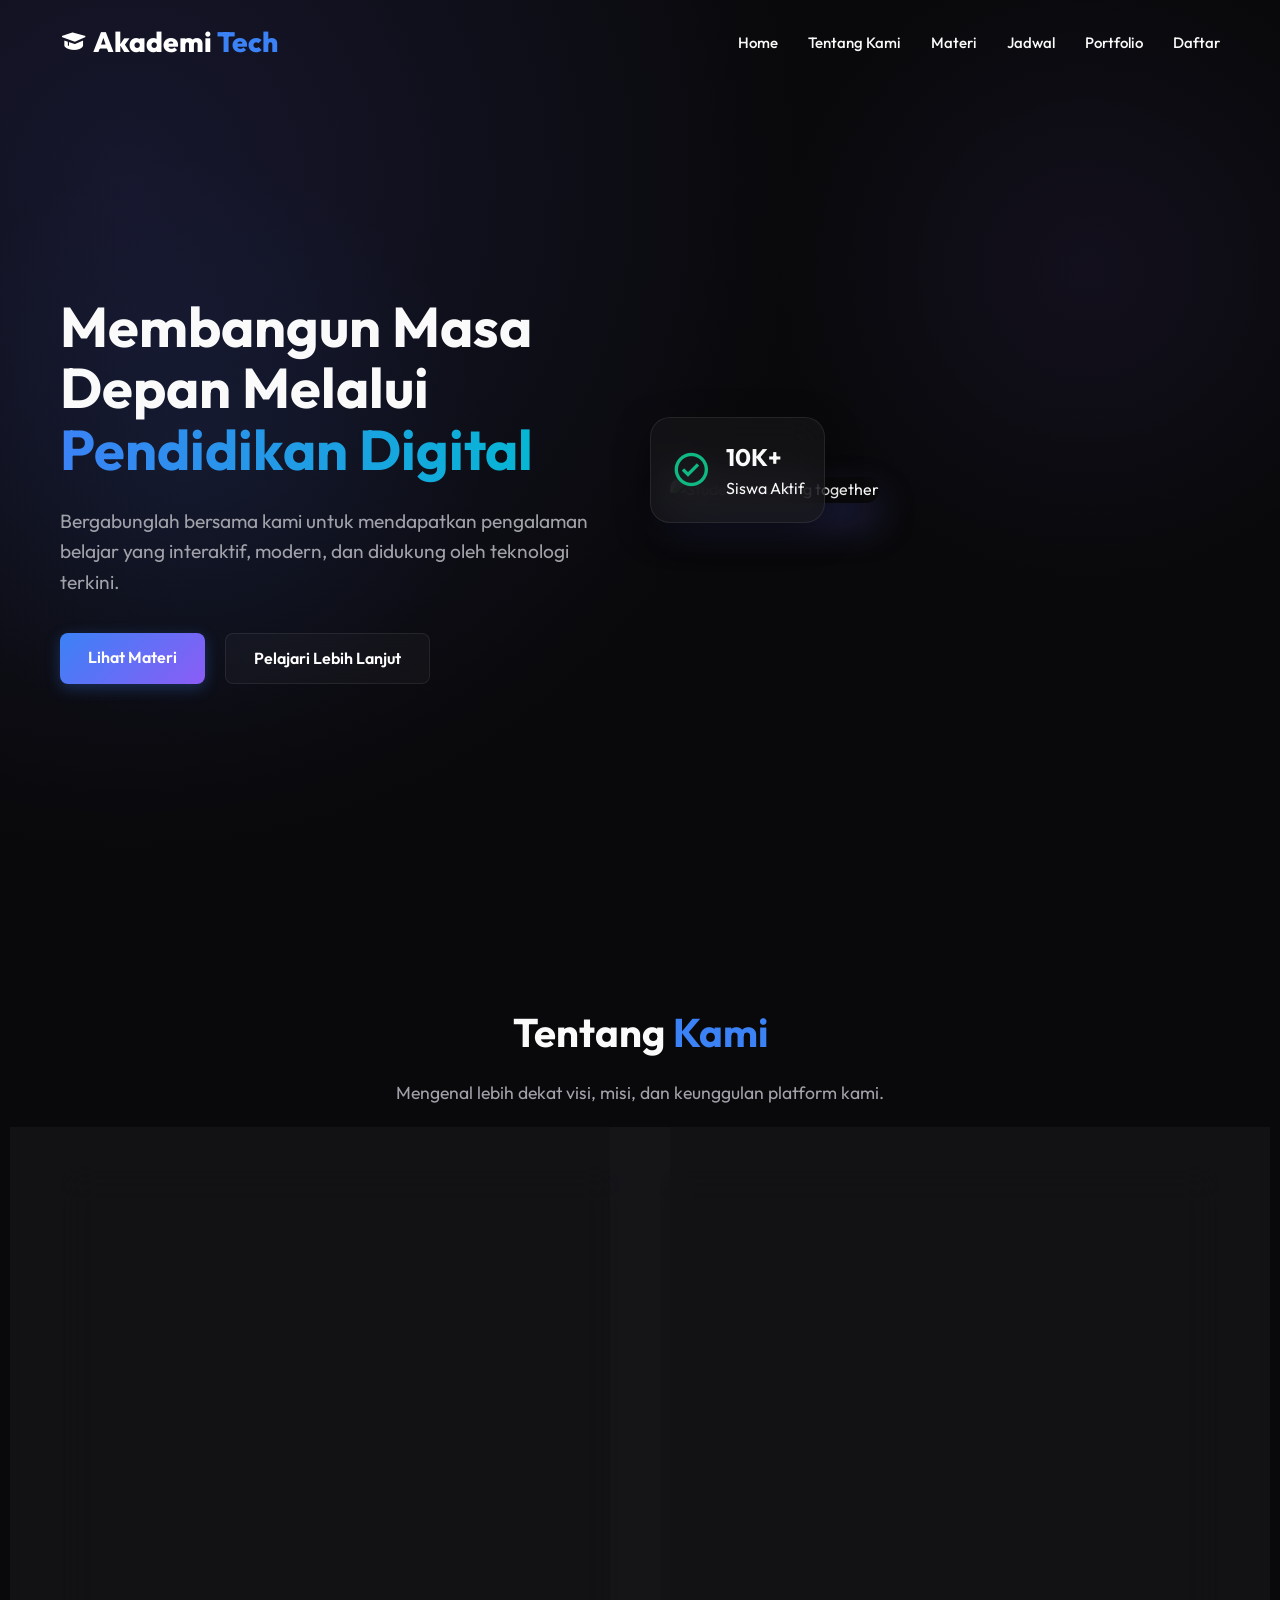
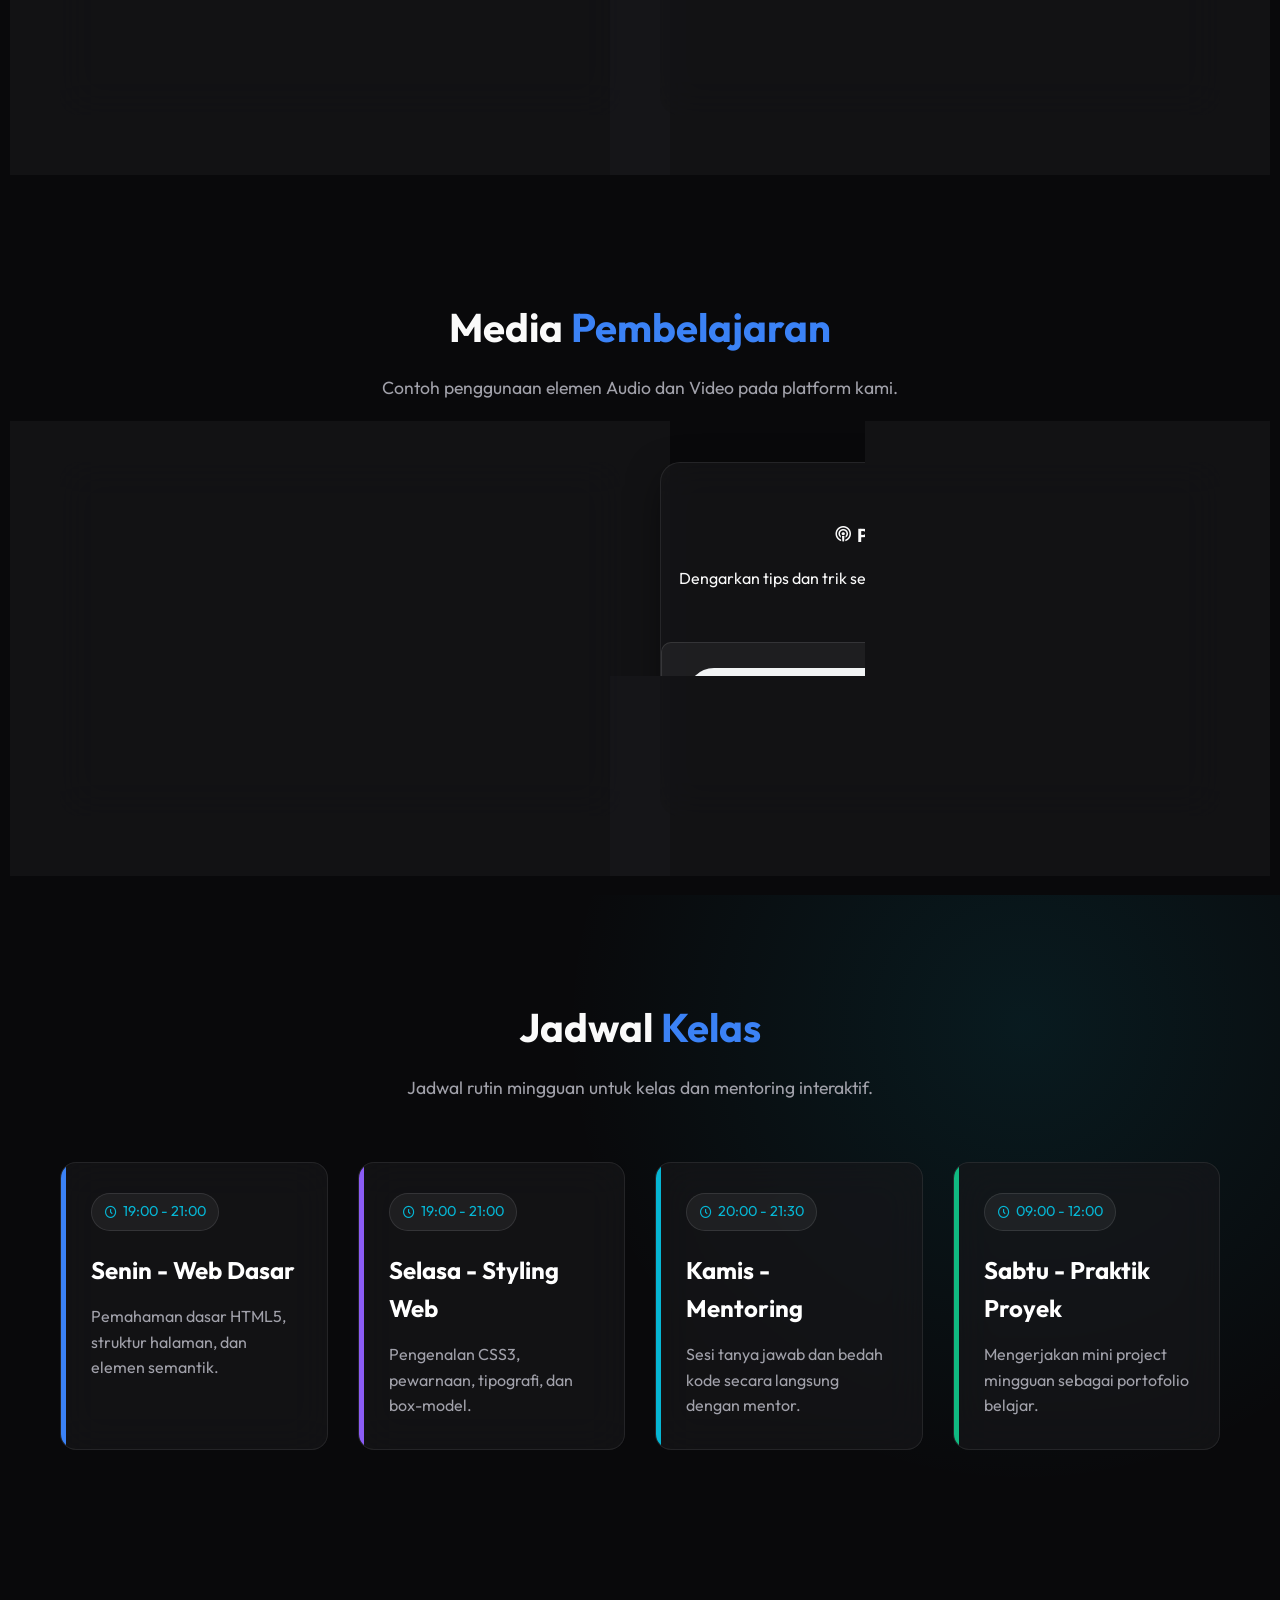
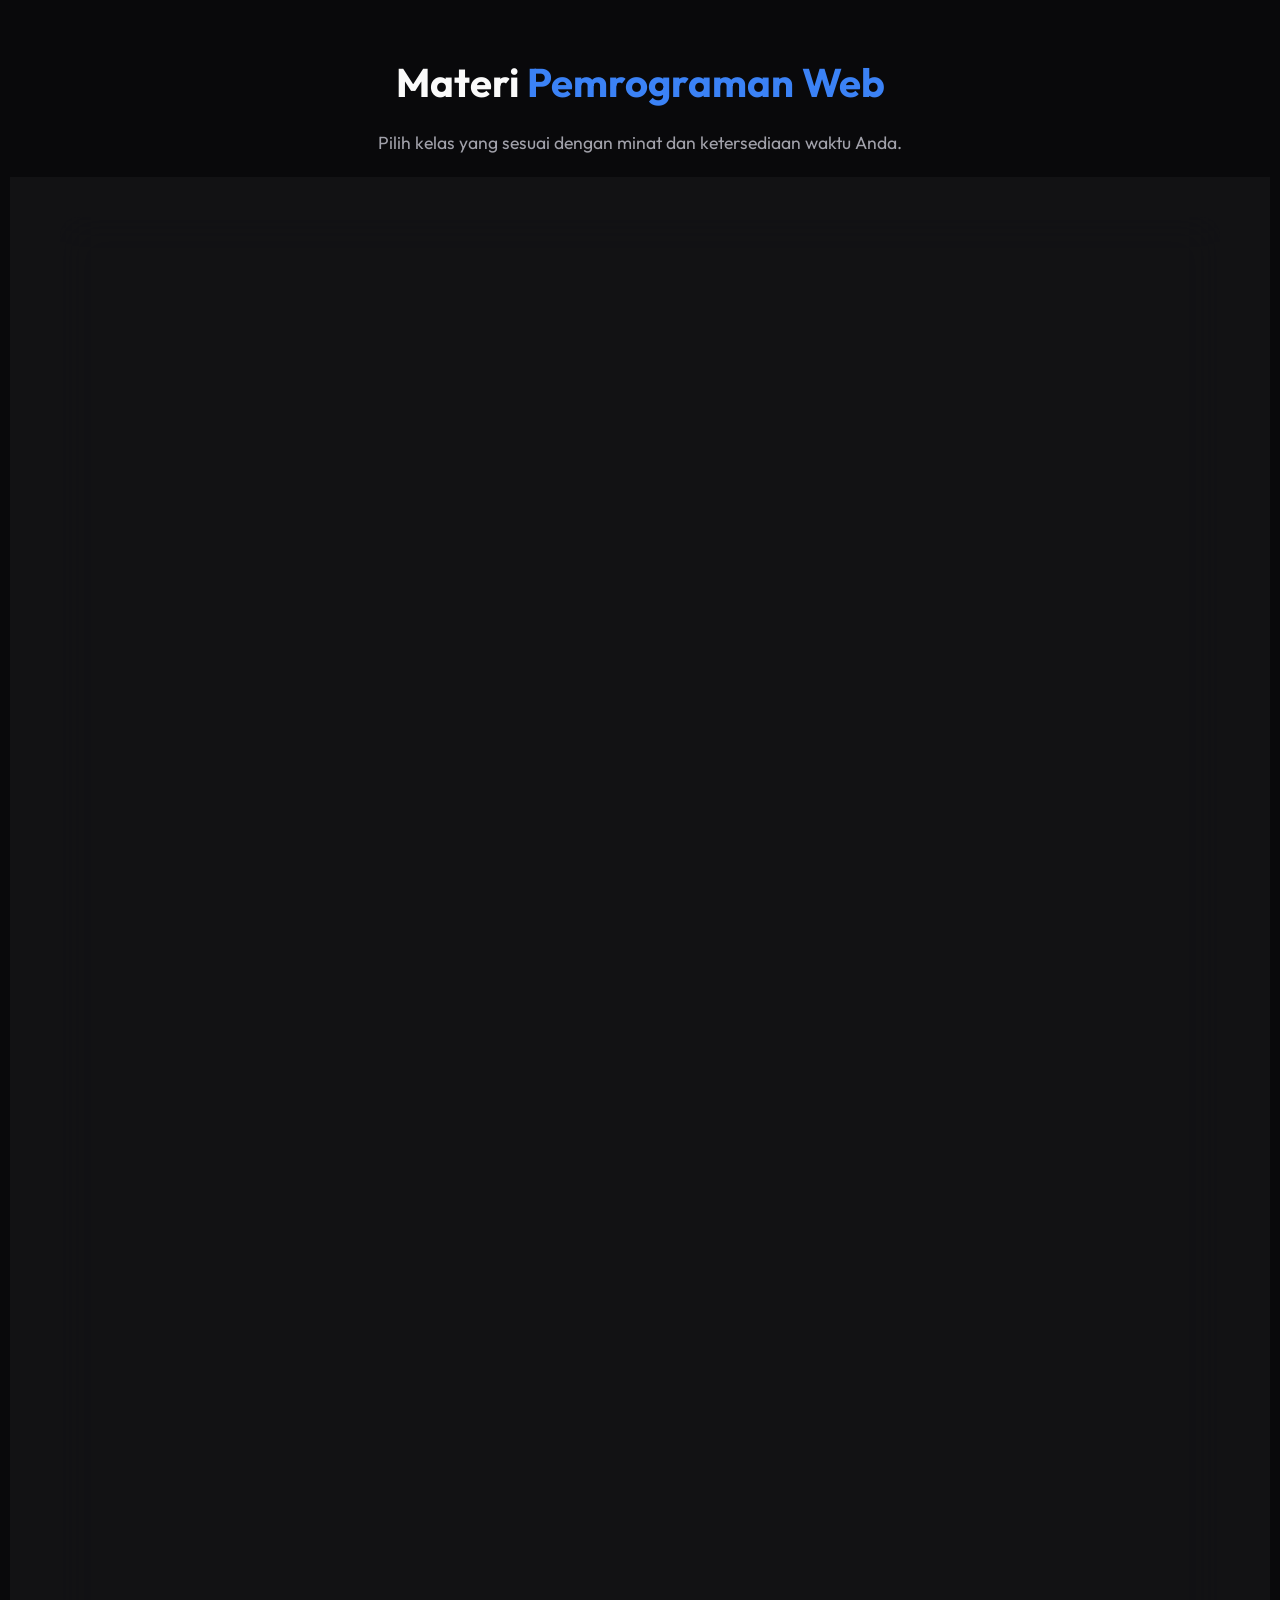
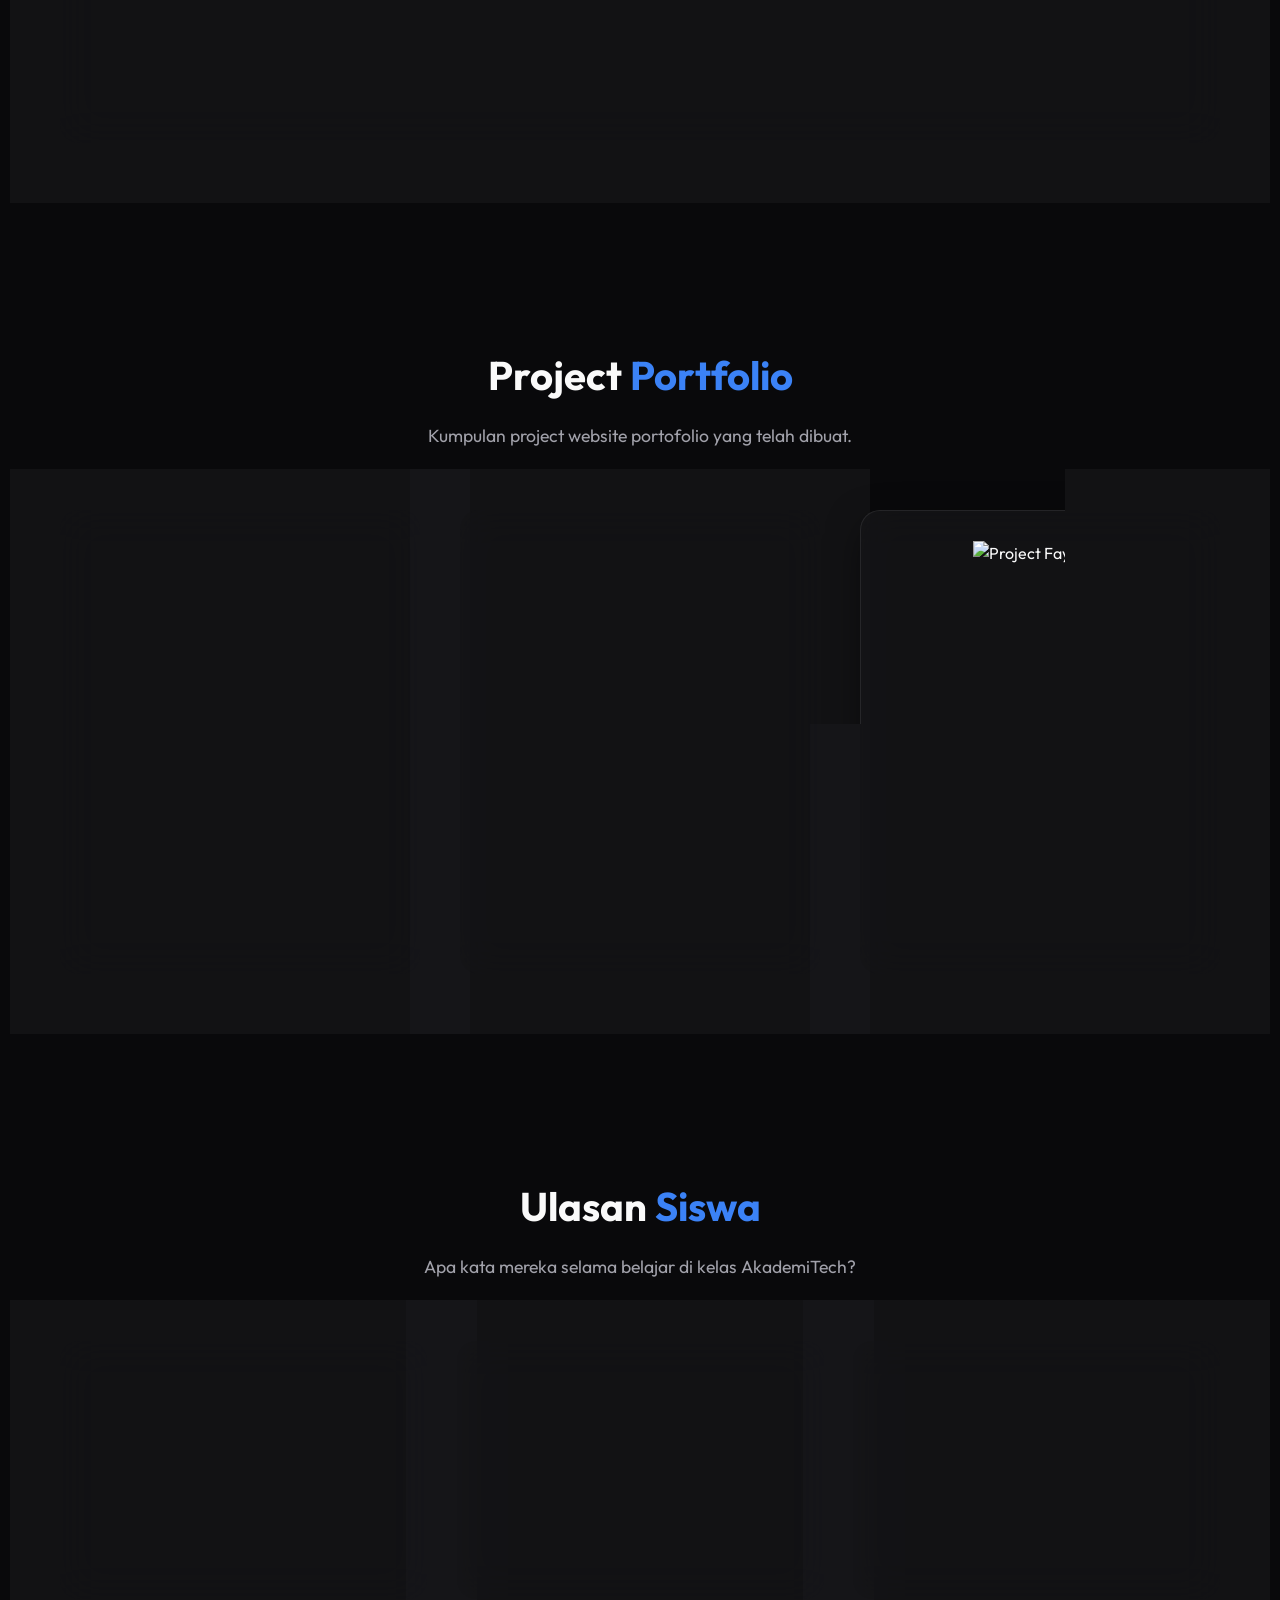
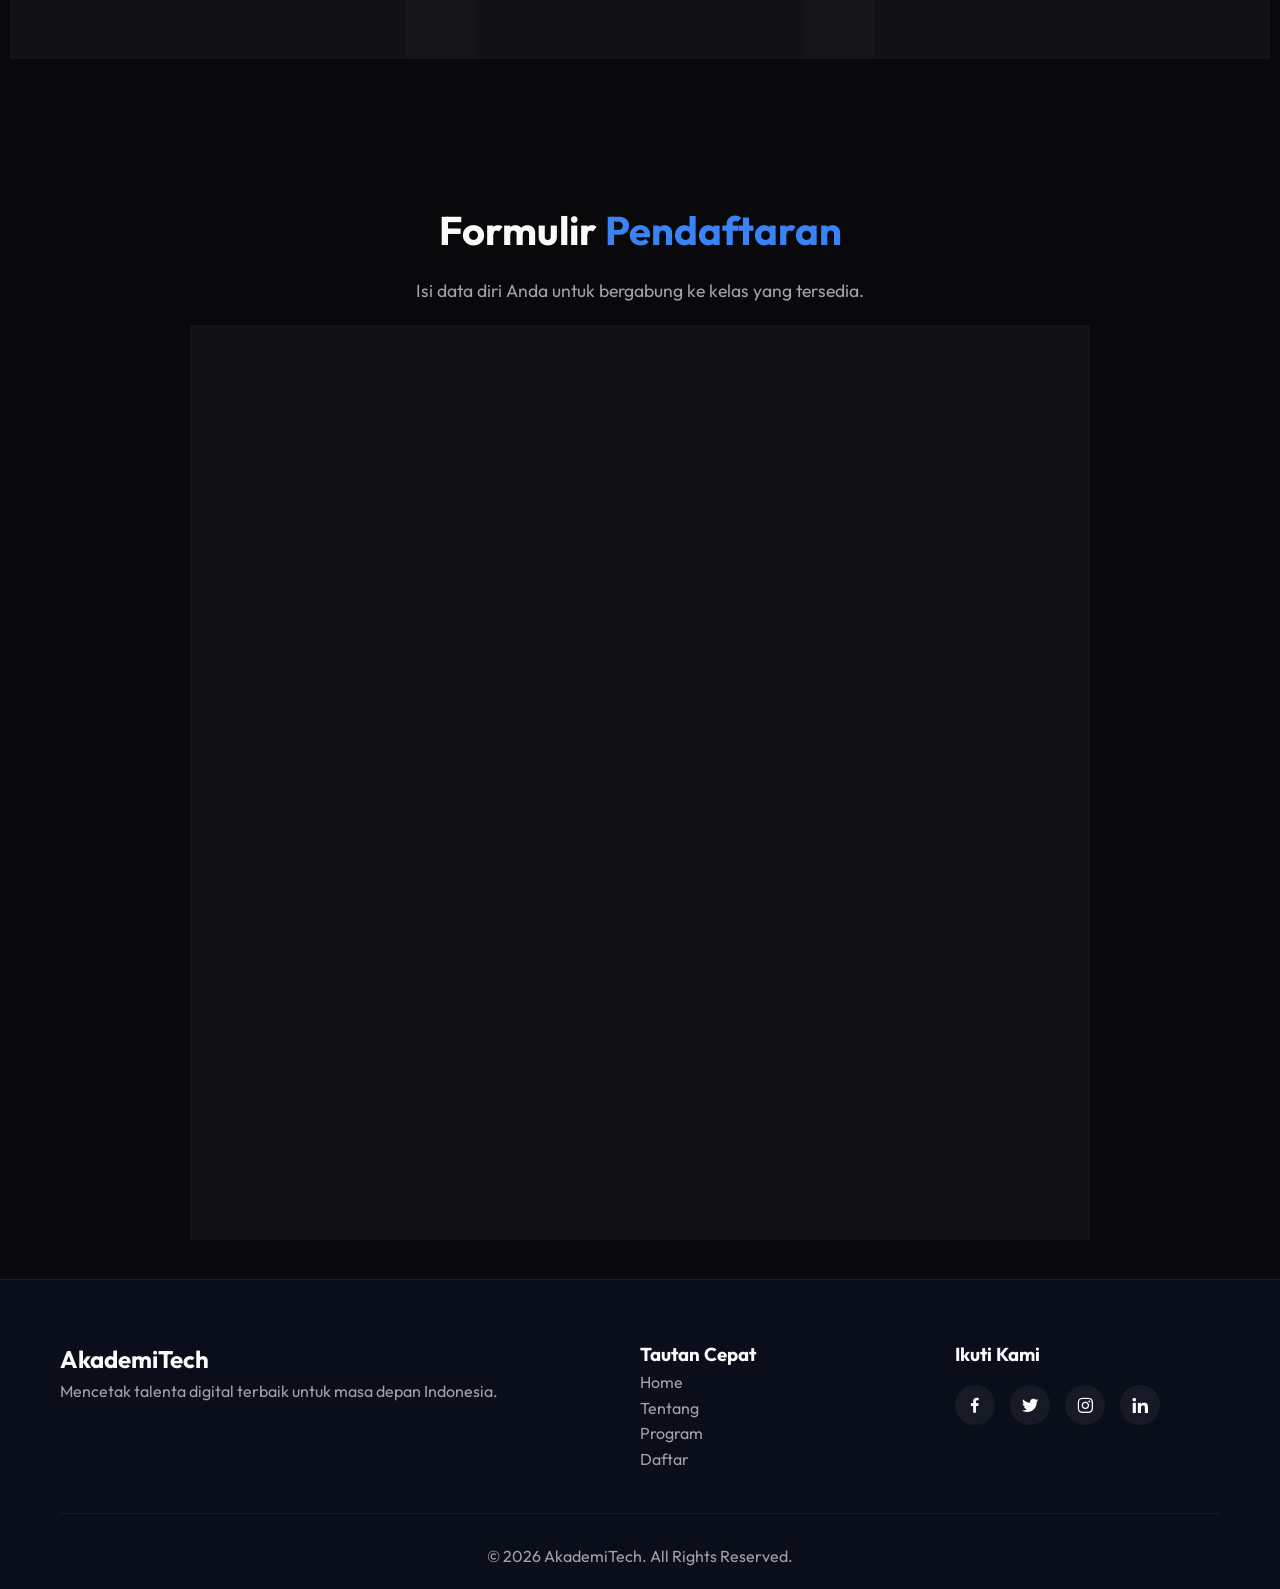
==== commit 5cbd0c2a: "Add new website files" ====
--- a/index.html
+++ b/index.html
@@ -117,6 +117,40 @@
         </div>
     </section>
 
+    <!-- Media Section (Audio & Video) -->
+    <section id="media" class="media-section reveal" style="padding: 80px 0;">
+        <div class="container">
+            <div class="section-header">
+                <h2>Media <span>Pembelajaran</span></h2>
+                <p>Contoh penggunaan elemen Audio dan Video pada platform kami.</p>
+            </div>
+            <div class="about-grid">
+                <div class="glass-panel" style="text-align: center;">
+                    <h3 style="margin-bottom: 15px;"><i class='bx bx-video'></i> Cuplikan Kelas</h3>
+                    <!-- Video Demonstration -->
+                    <div class="video-container" style="border-radius: 10px; overflow: hidden; height: auto;">
+                        <video width="100%" controls poster="https://images.unsplash.com/photo-1516321318423-f06f85e504b3?q=80&w=2070&auto=format&fit=crop">
+                            <source src="video_akademitech.mp4" type="video/mp4">
+                            Browser Anda tidak mendukung pemutar video HTML5.
+                        </video>
+                    </div>
+                </div>
+
+                <div class="glass-panel" style="text-align: center; display: flex; flex-direction: column; justify-content: center;">
+                    <h3 style="margin-bottom: 15px;"><i class='bx bx-podcast'></i> Podcast AkademiTech</h3>
+                    <p style="margin-bottom: 25px;">Dengarkan tips dan trik seputar dunia teknologi langsung dari mentor ahli kami.</p>
+                    <!-- Audio Demonstration -->
+                    <div style="background: rgba(255, 255, 255, 0.05); padding: 25px; border-radius: 10px; border: 1px solid rgba(255, 255, 255, 0.1);">
+                        <audio controls style="width: 100%;">
+                            <source src="audio_akademitech.mp3.mpeg" type="audio/mpeg">
+                            Browser Anda tidak mendukung elemen audio HTML5.
+                        </audio>
+                    </div>
+                </div>
+            </div>
+        </div>
+    </section>
+
     <!-- Schedule Section -->
     <section id="schedule" class="schedule-section reveal">
         <div class="container">
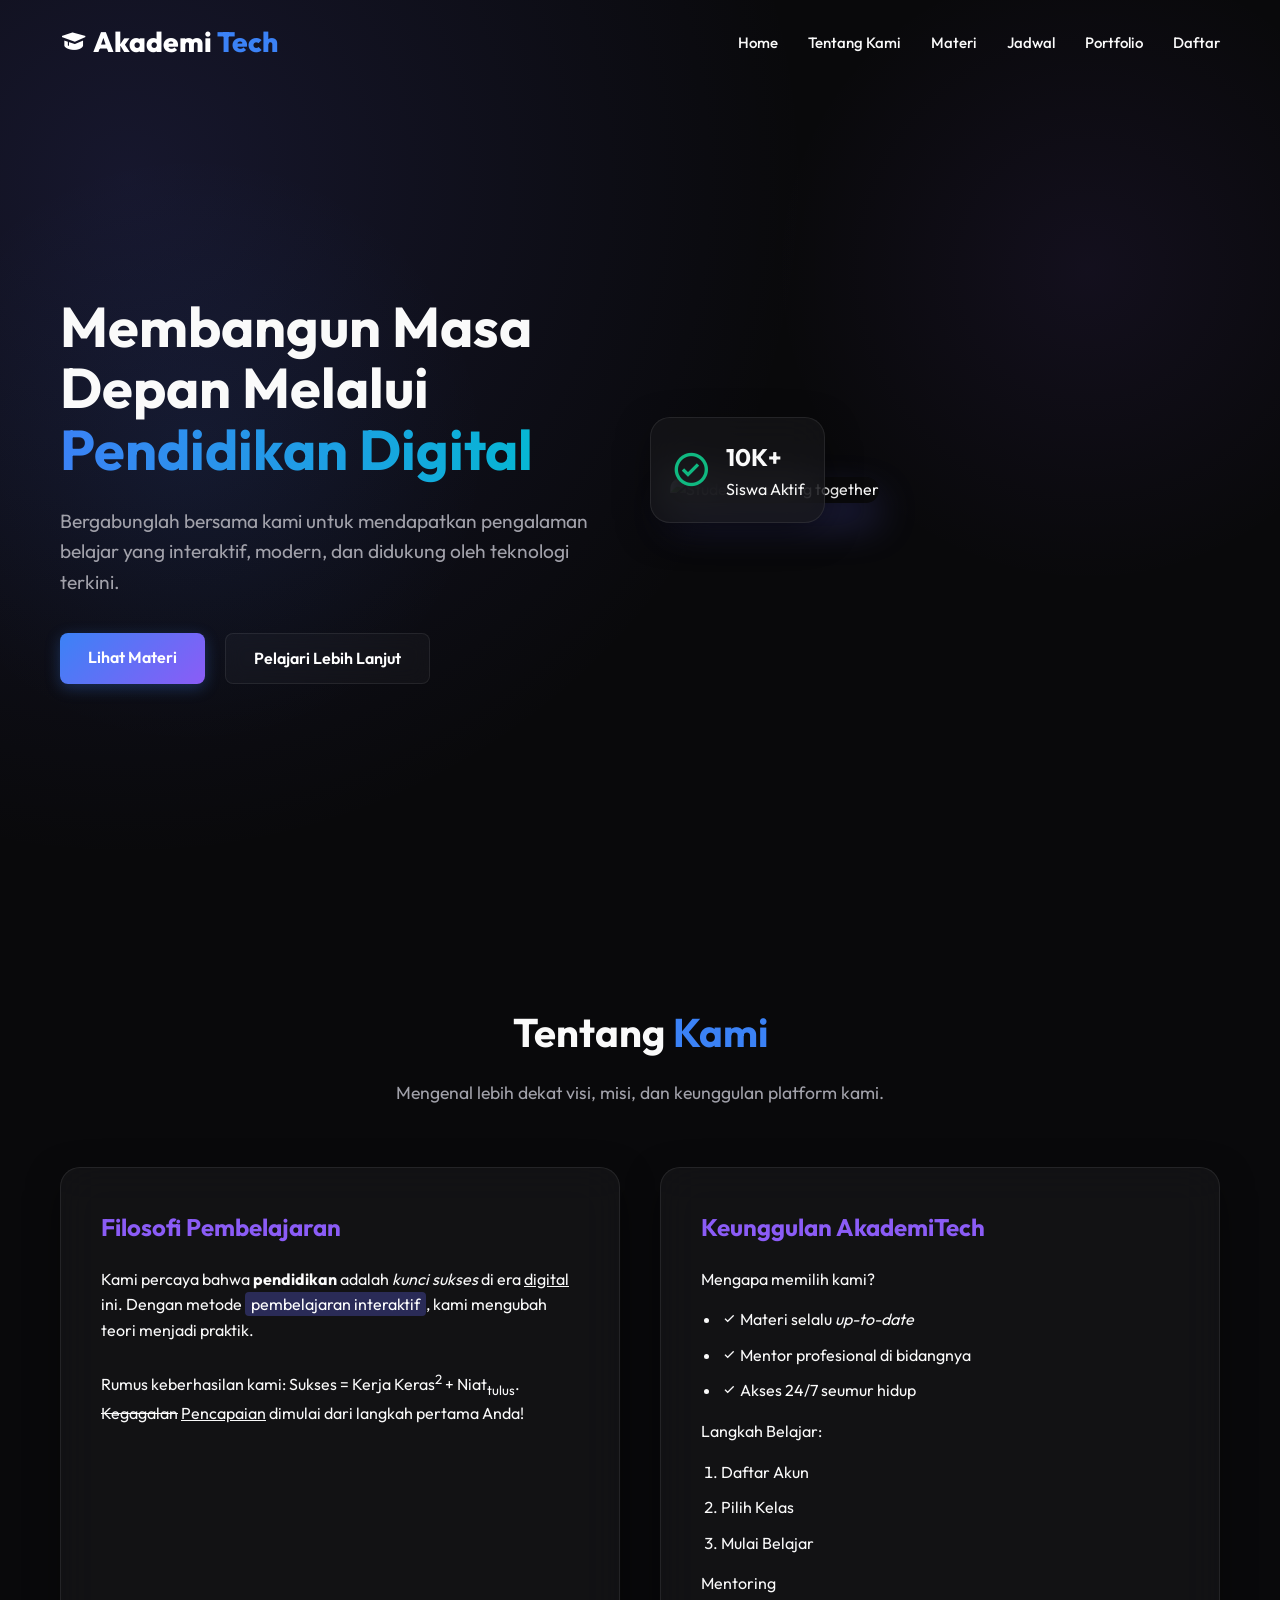
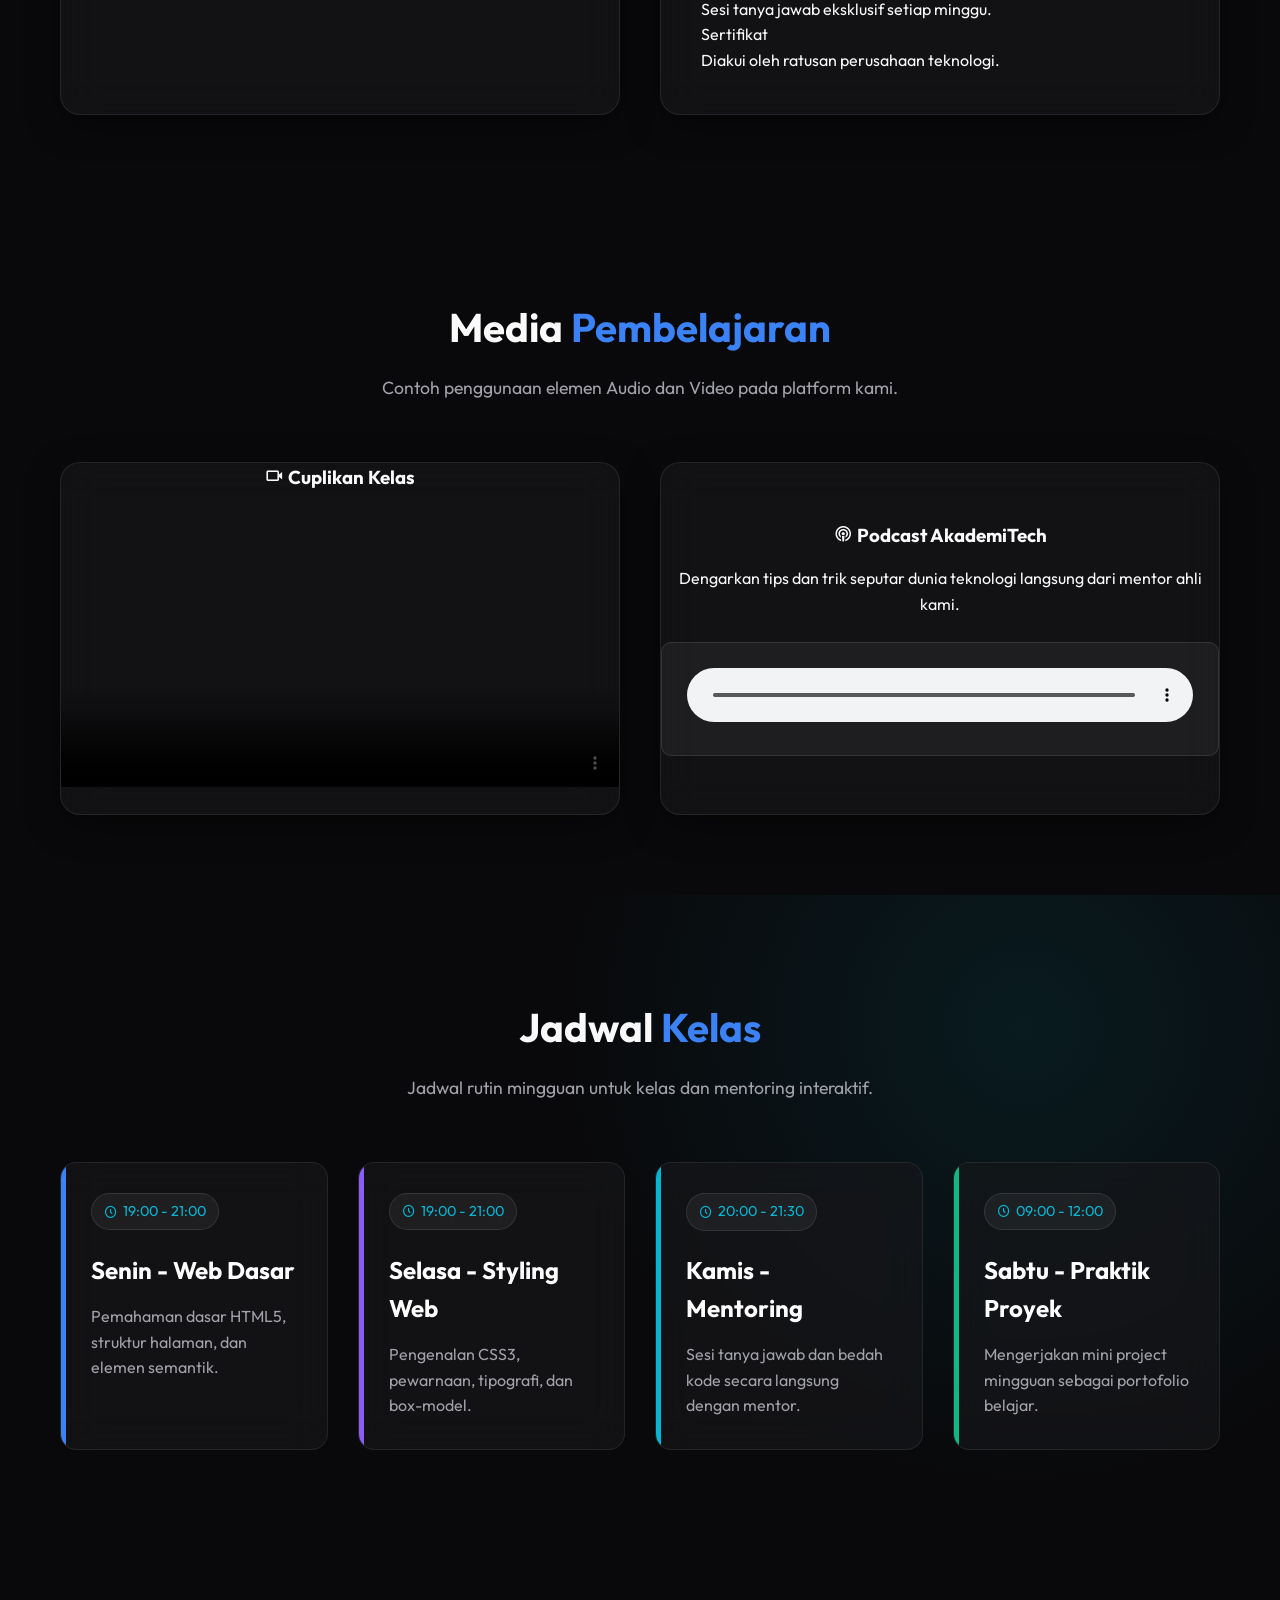
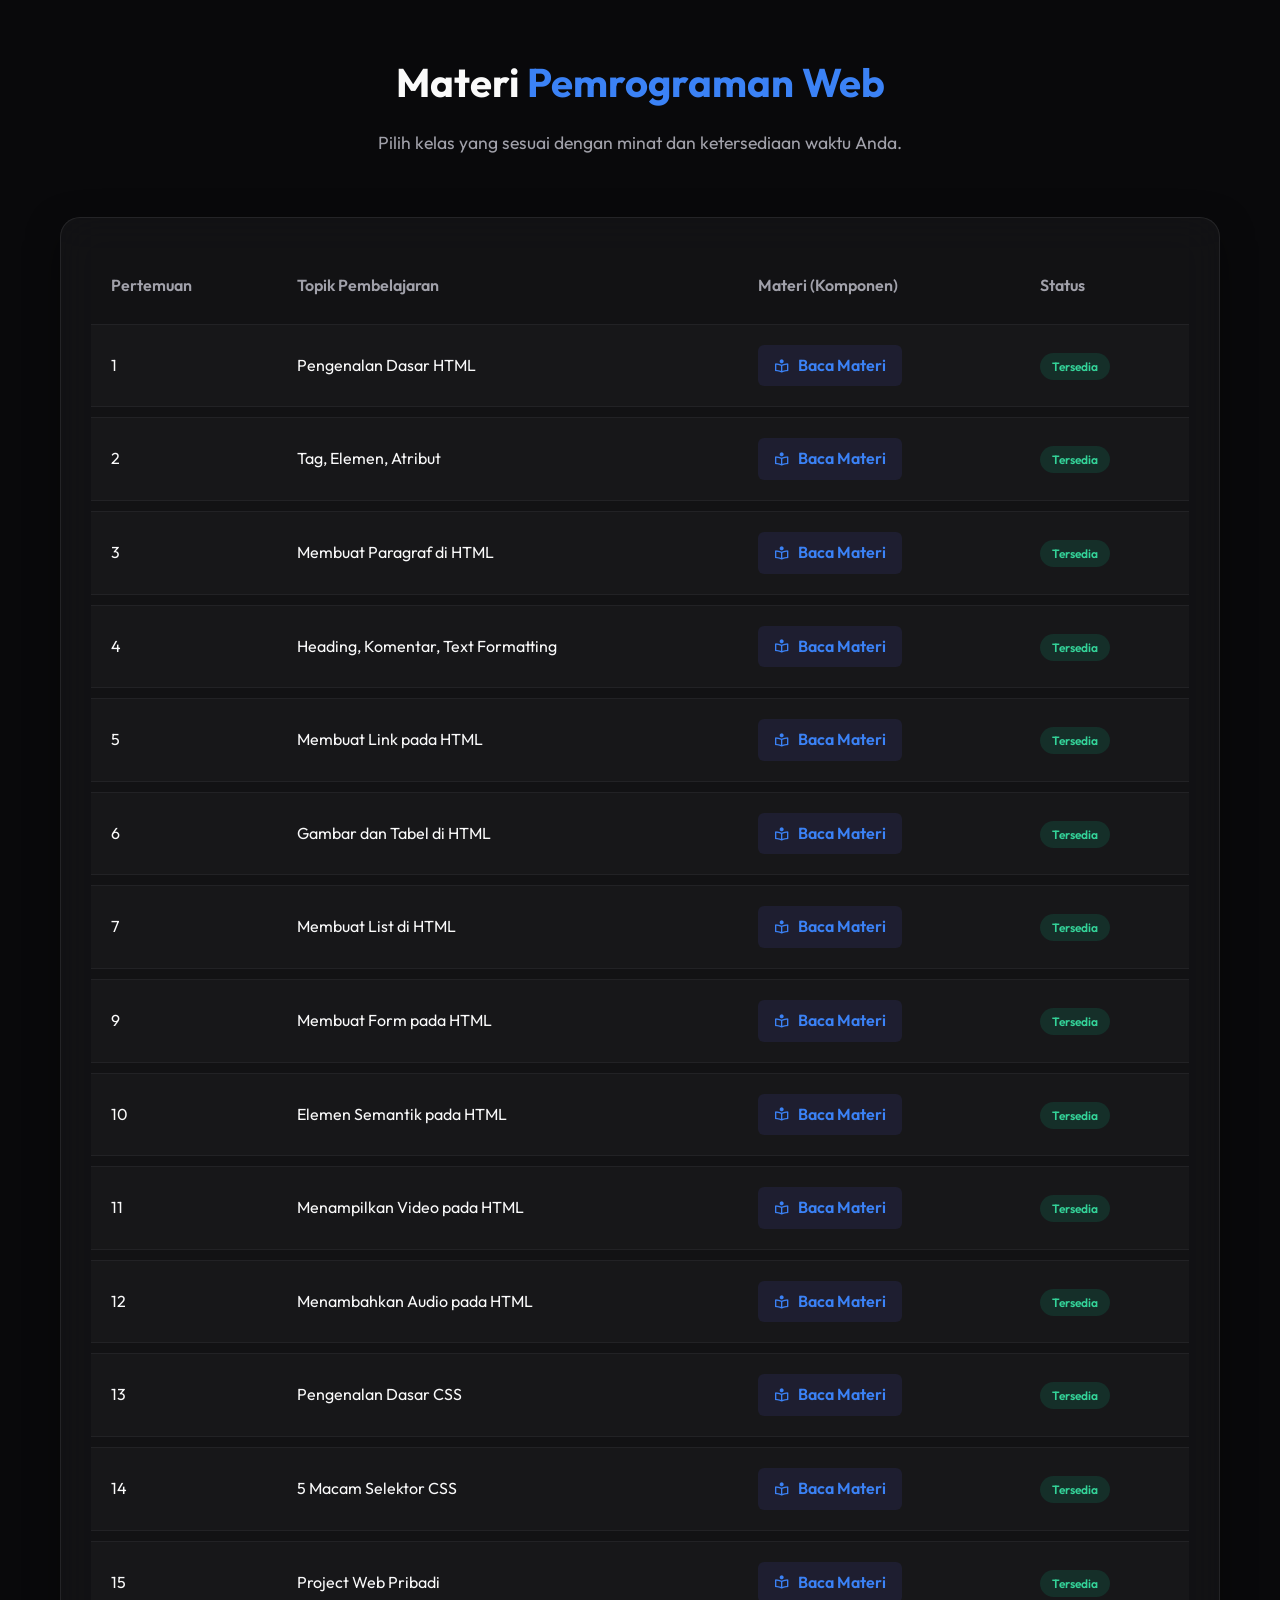
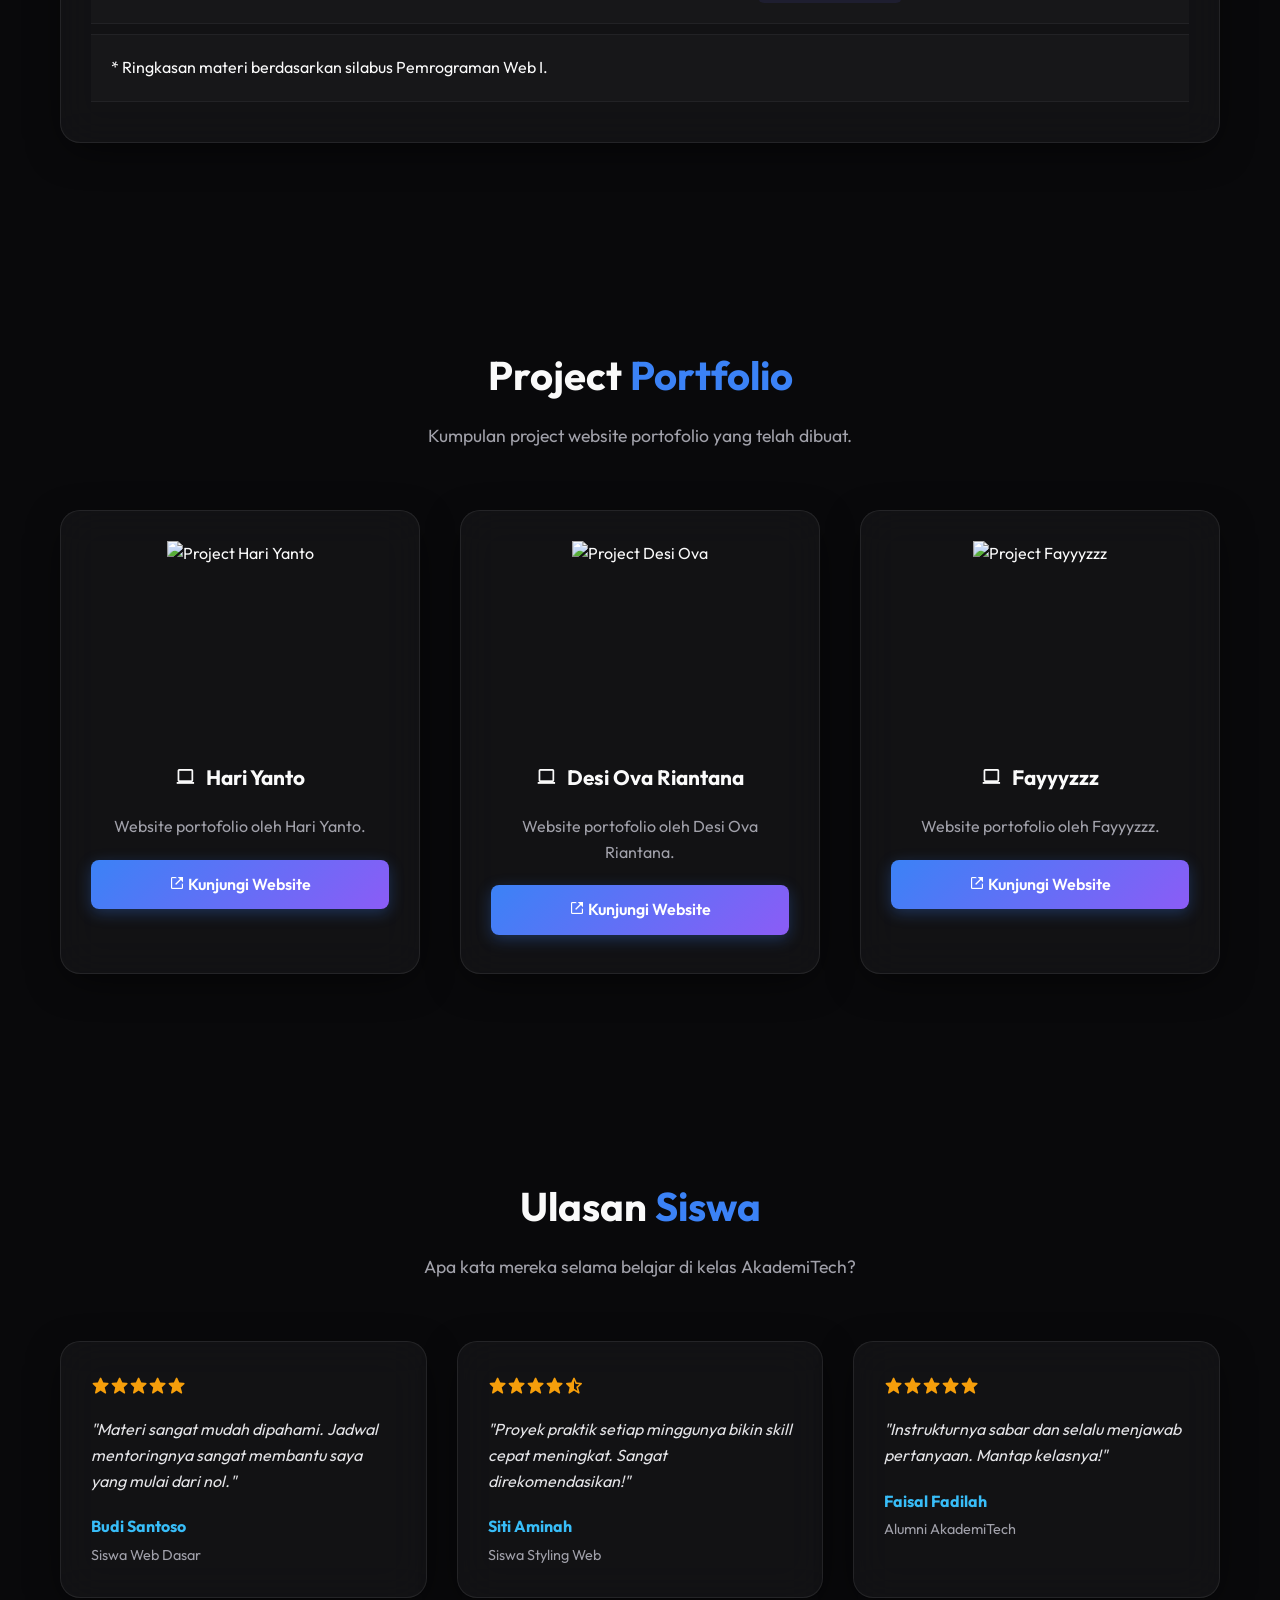
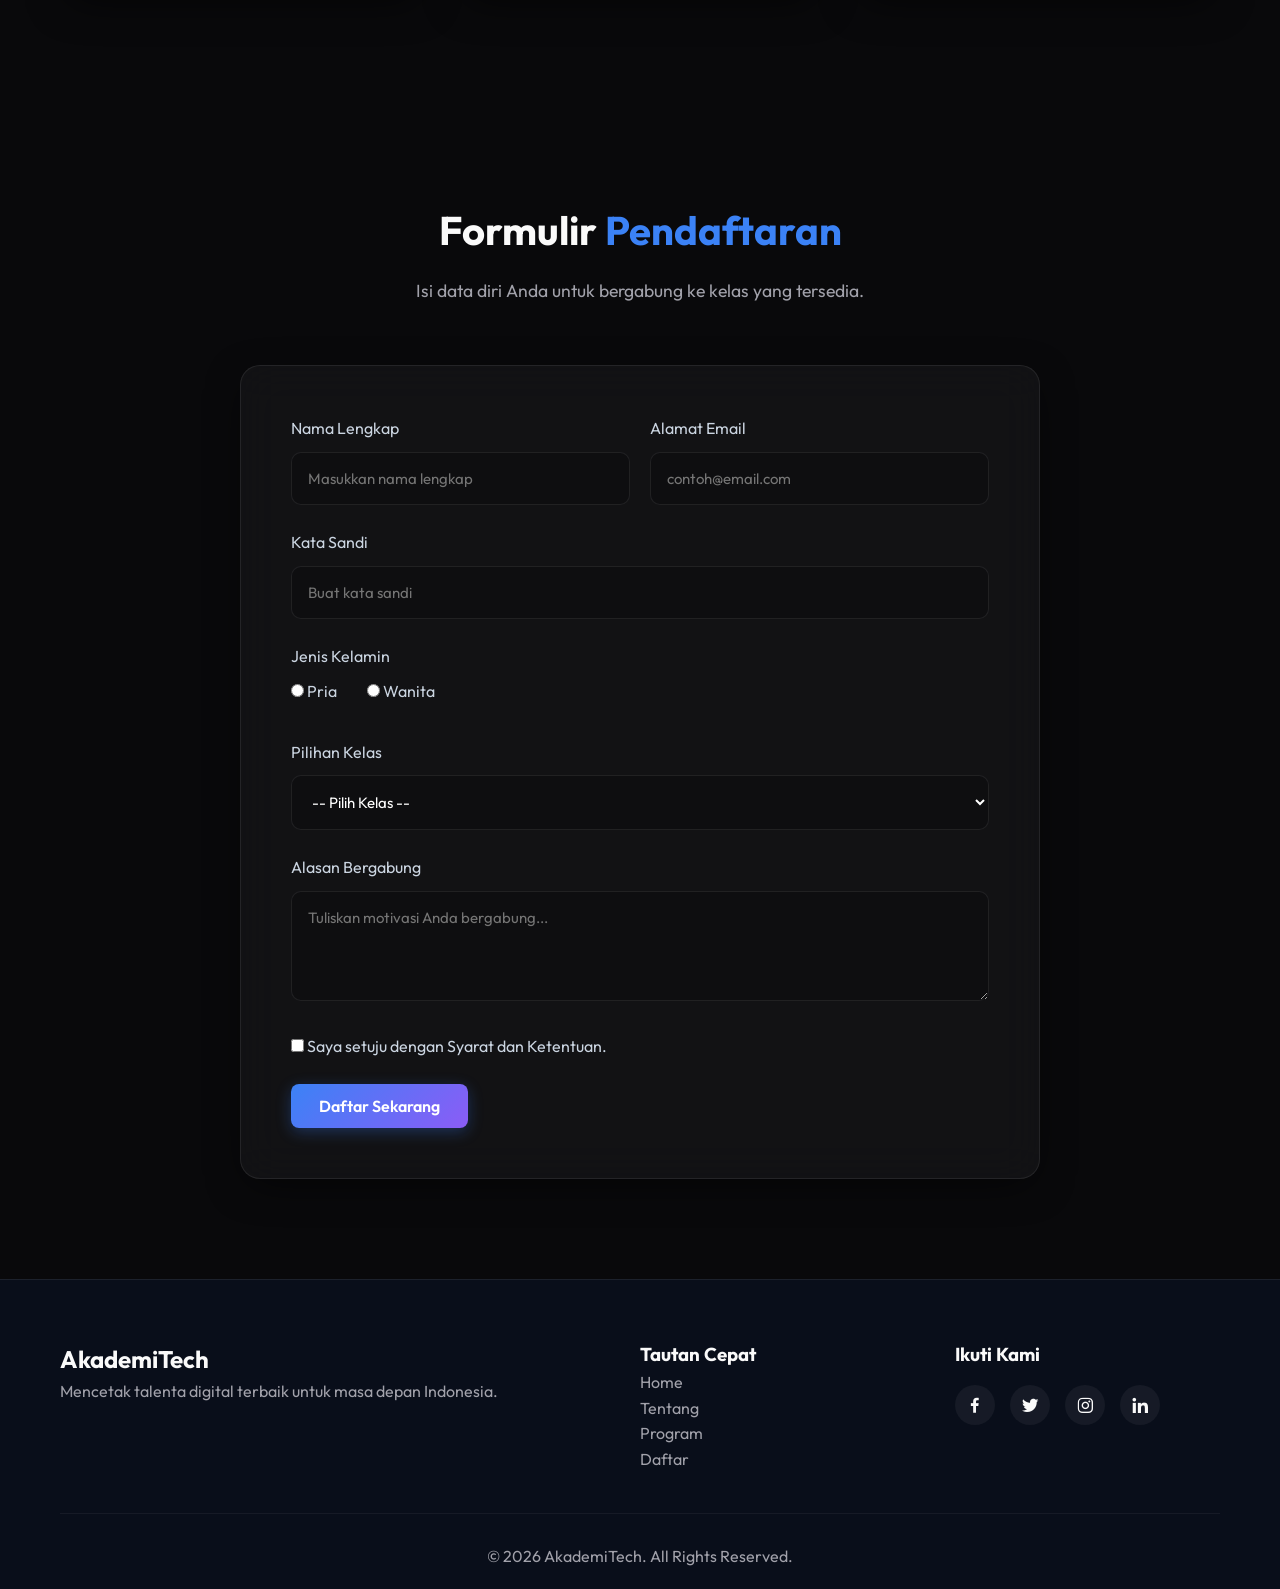
==== commit 439cd5e2: "Update website" ====
--- a/index.html
+++ b/index.html
@@ -130,7 +130,7 @@
                     <!-- Video Demonstration -->
                     <div class="video-container" style="border-radius: 10px; overflow: hidden; height: auto;">
                         <video width="100%" controls poster="https://images.unsplash.com/photo-1516321318423-f06f85e504b3?q=80&w=2070&auto=format&fit=crop">
-                            <source src="video_akademitech.mp4" type="video/mp4">
+                            <source src="akademitech_reels.mp4" type="video/mp4">
                             Browser Anda tidak mendukung pemutar video HTML5.
                         </video>
                     </div>
@@ -142,7 +142,7 @@
                     <!-- Audio Demonstration -->
                     <div style="background: rgba(255, 255, 255, 0.05); padding: 25px; border-radius: 10px; border: 1px solid rgba(255, 255, 255, 0.1);">
                         <audio controls style="width: 100%;">
-                            <source src="audio_akademitech.mp3.mpeg" type="audio/mpeg">
+                            <source src="akademitech_audio.mpeg" type="audio/mpeg">
                             Browser Anda tidak mendukung elemen audio HTML5.
                         </audio>
                     </div>
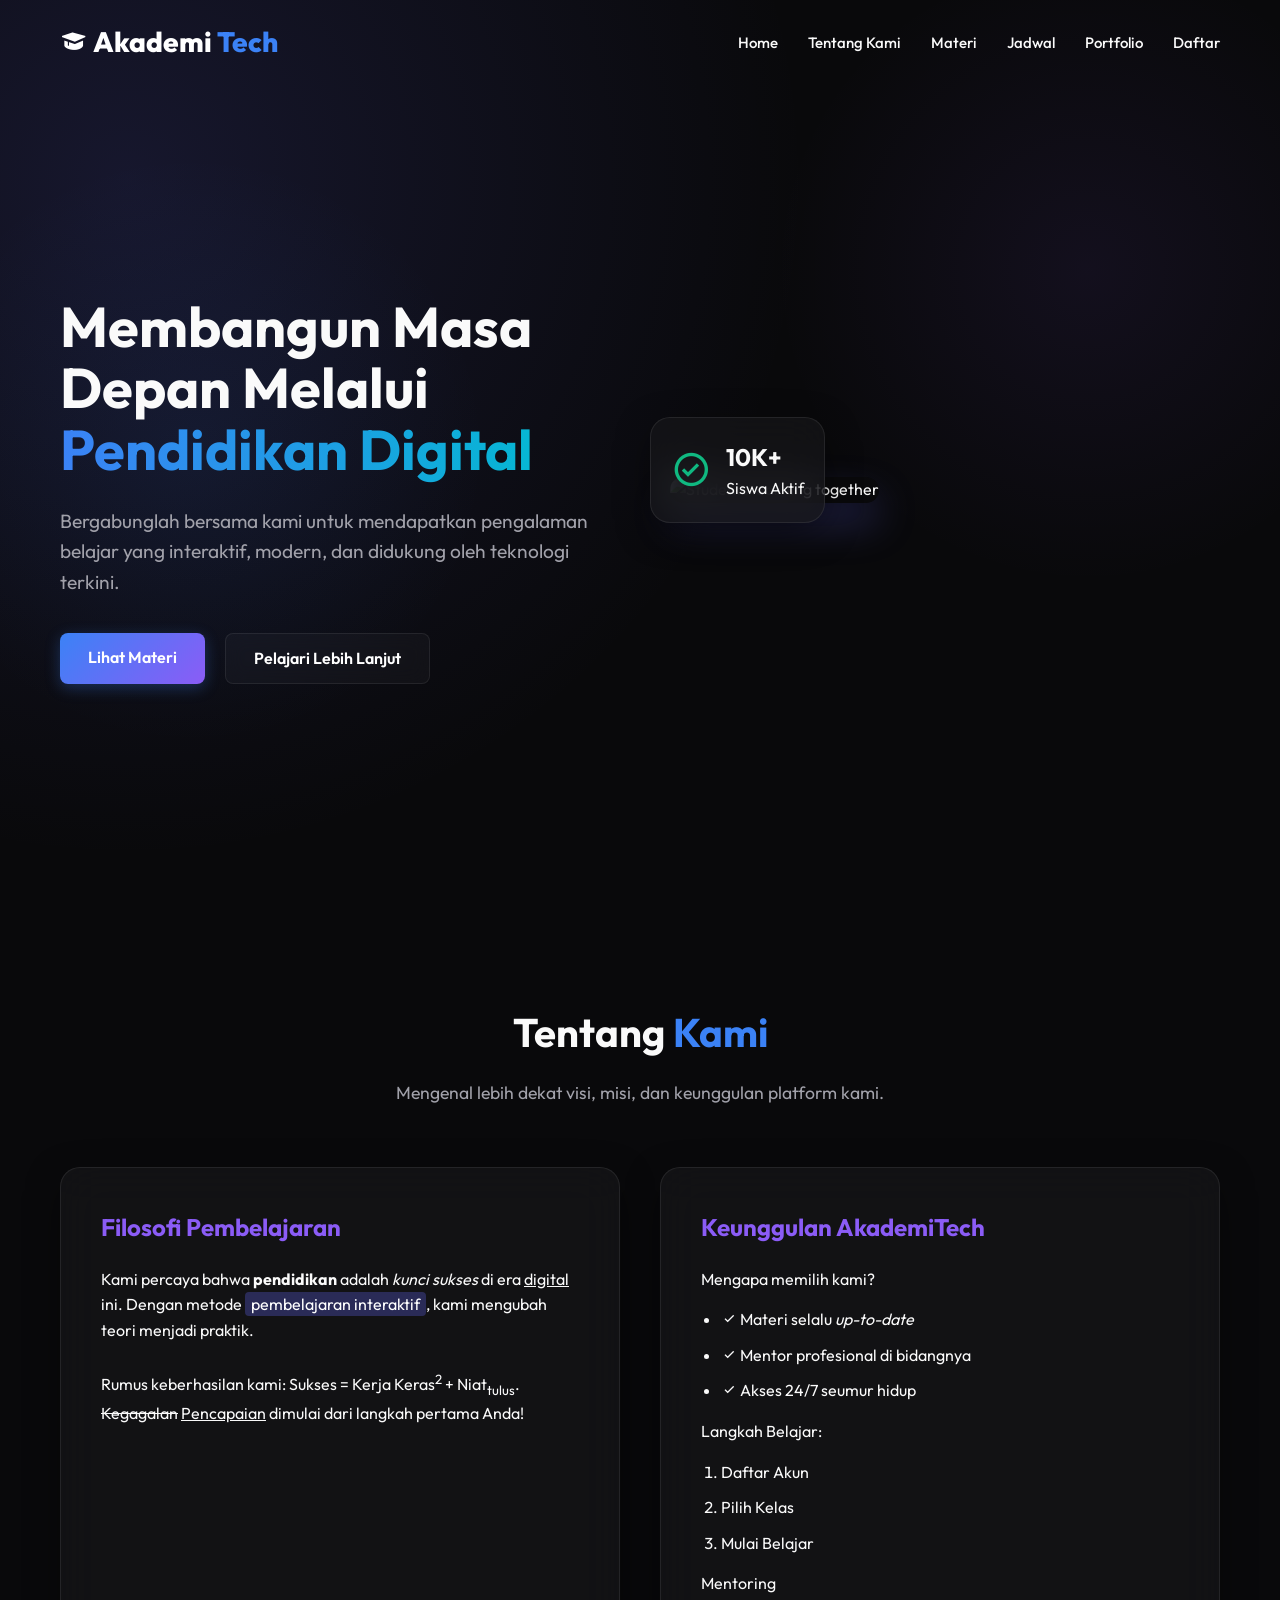
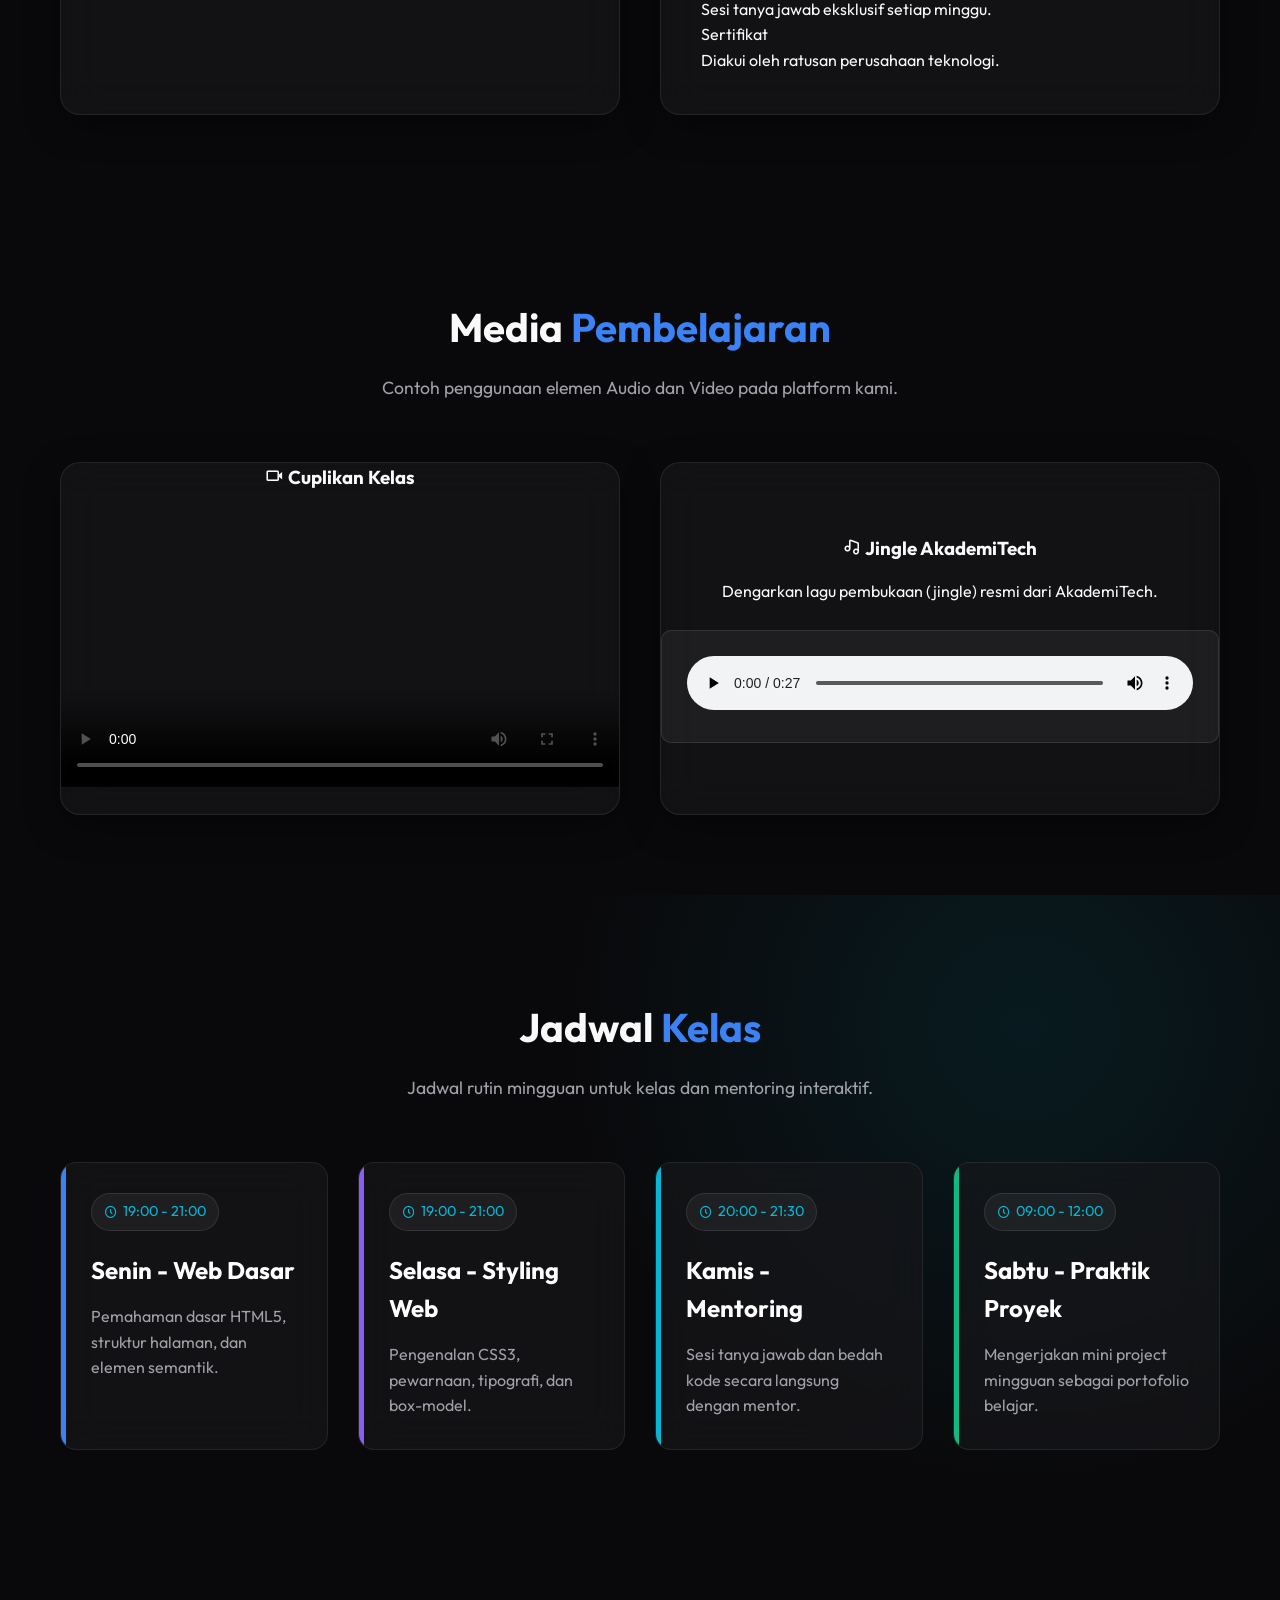
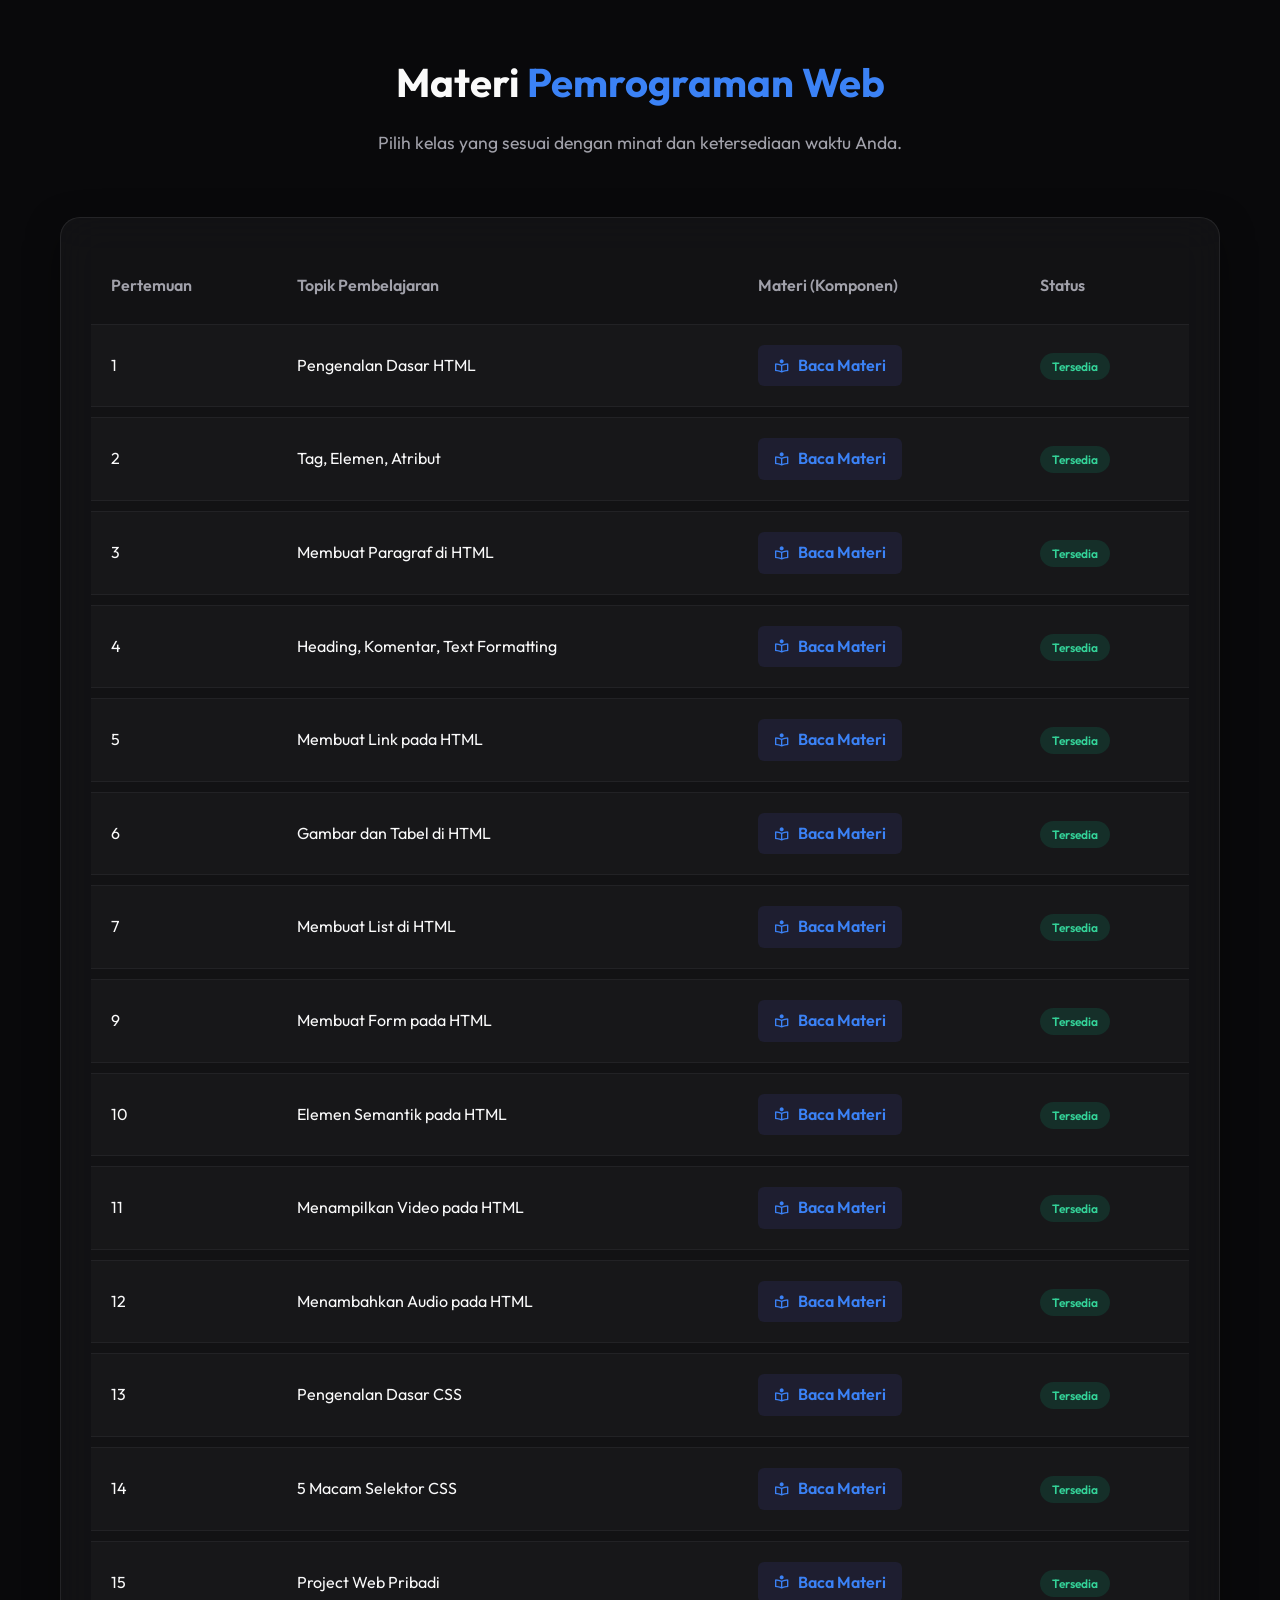
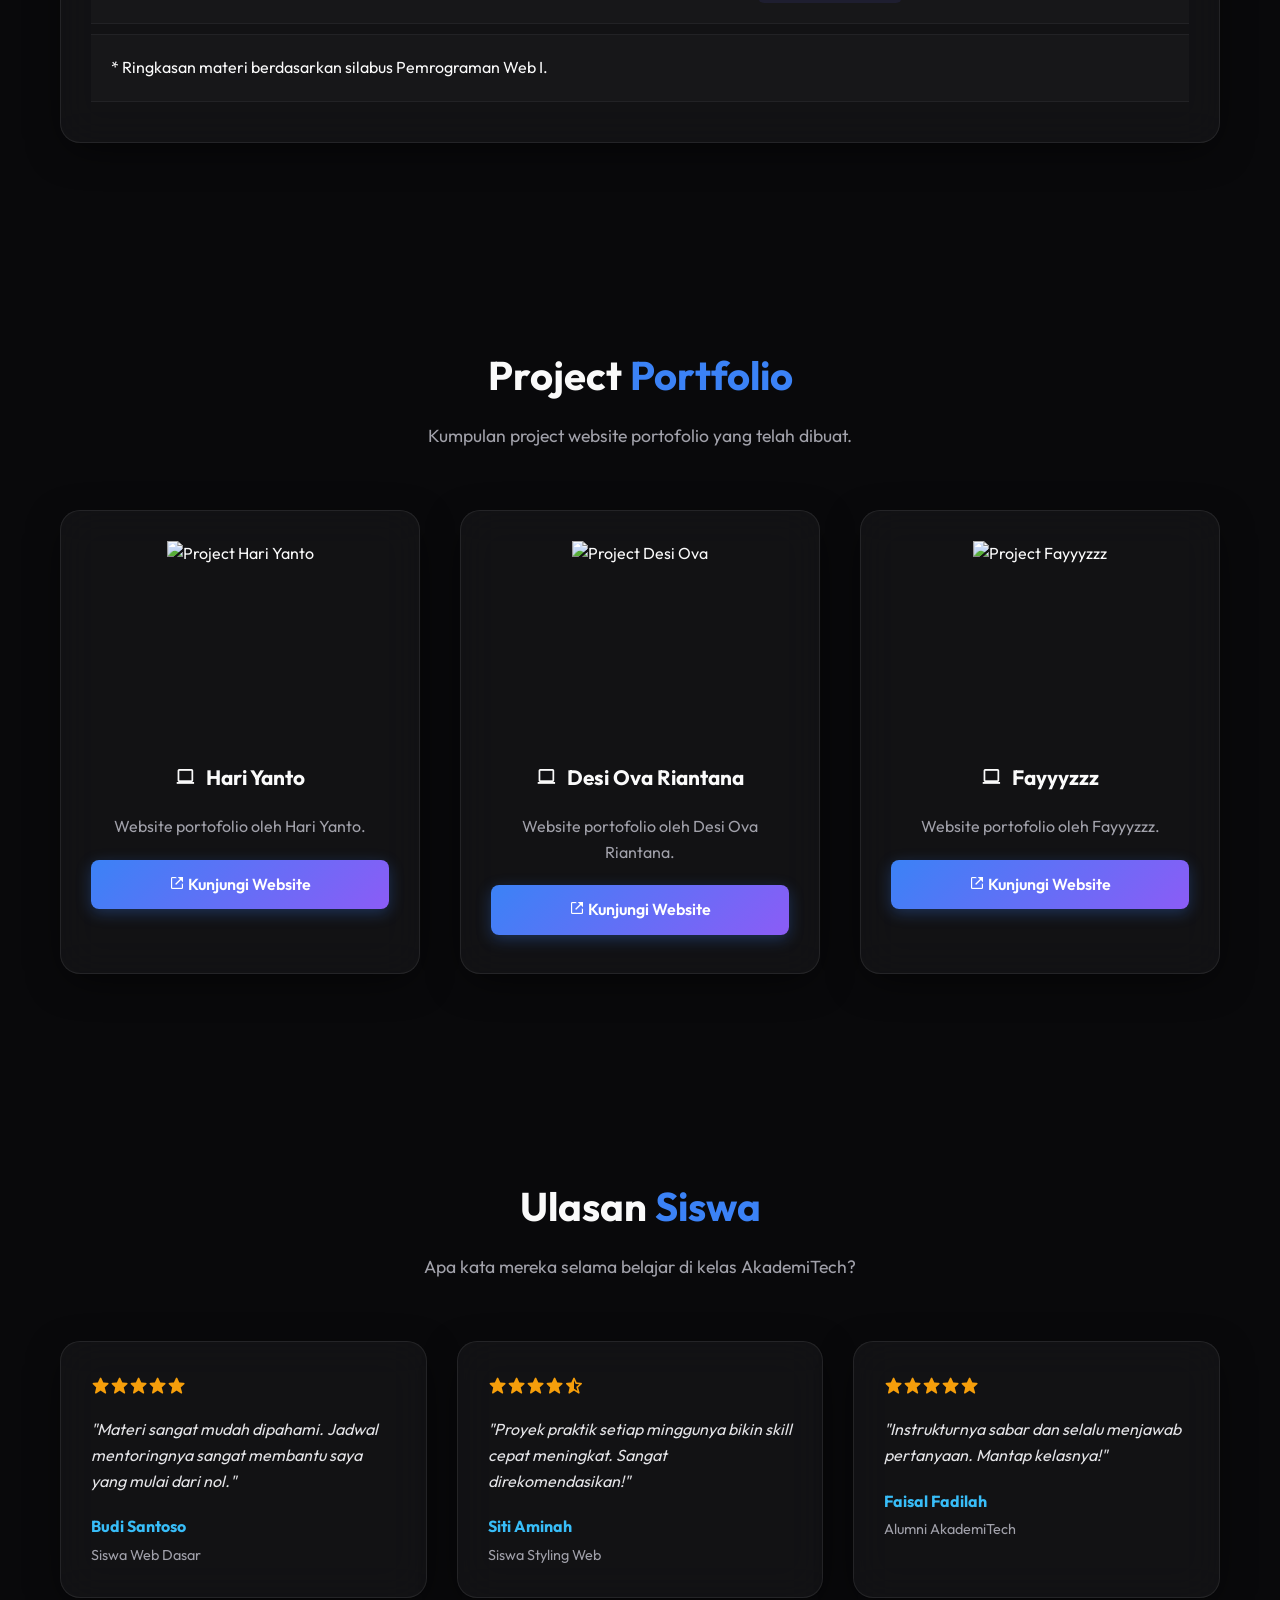
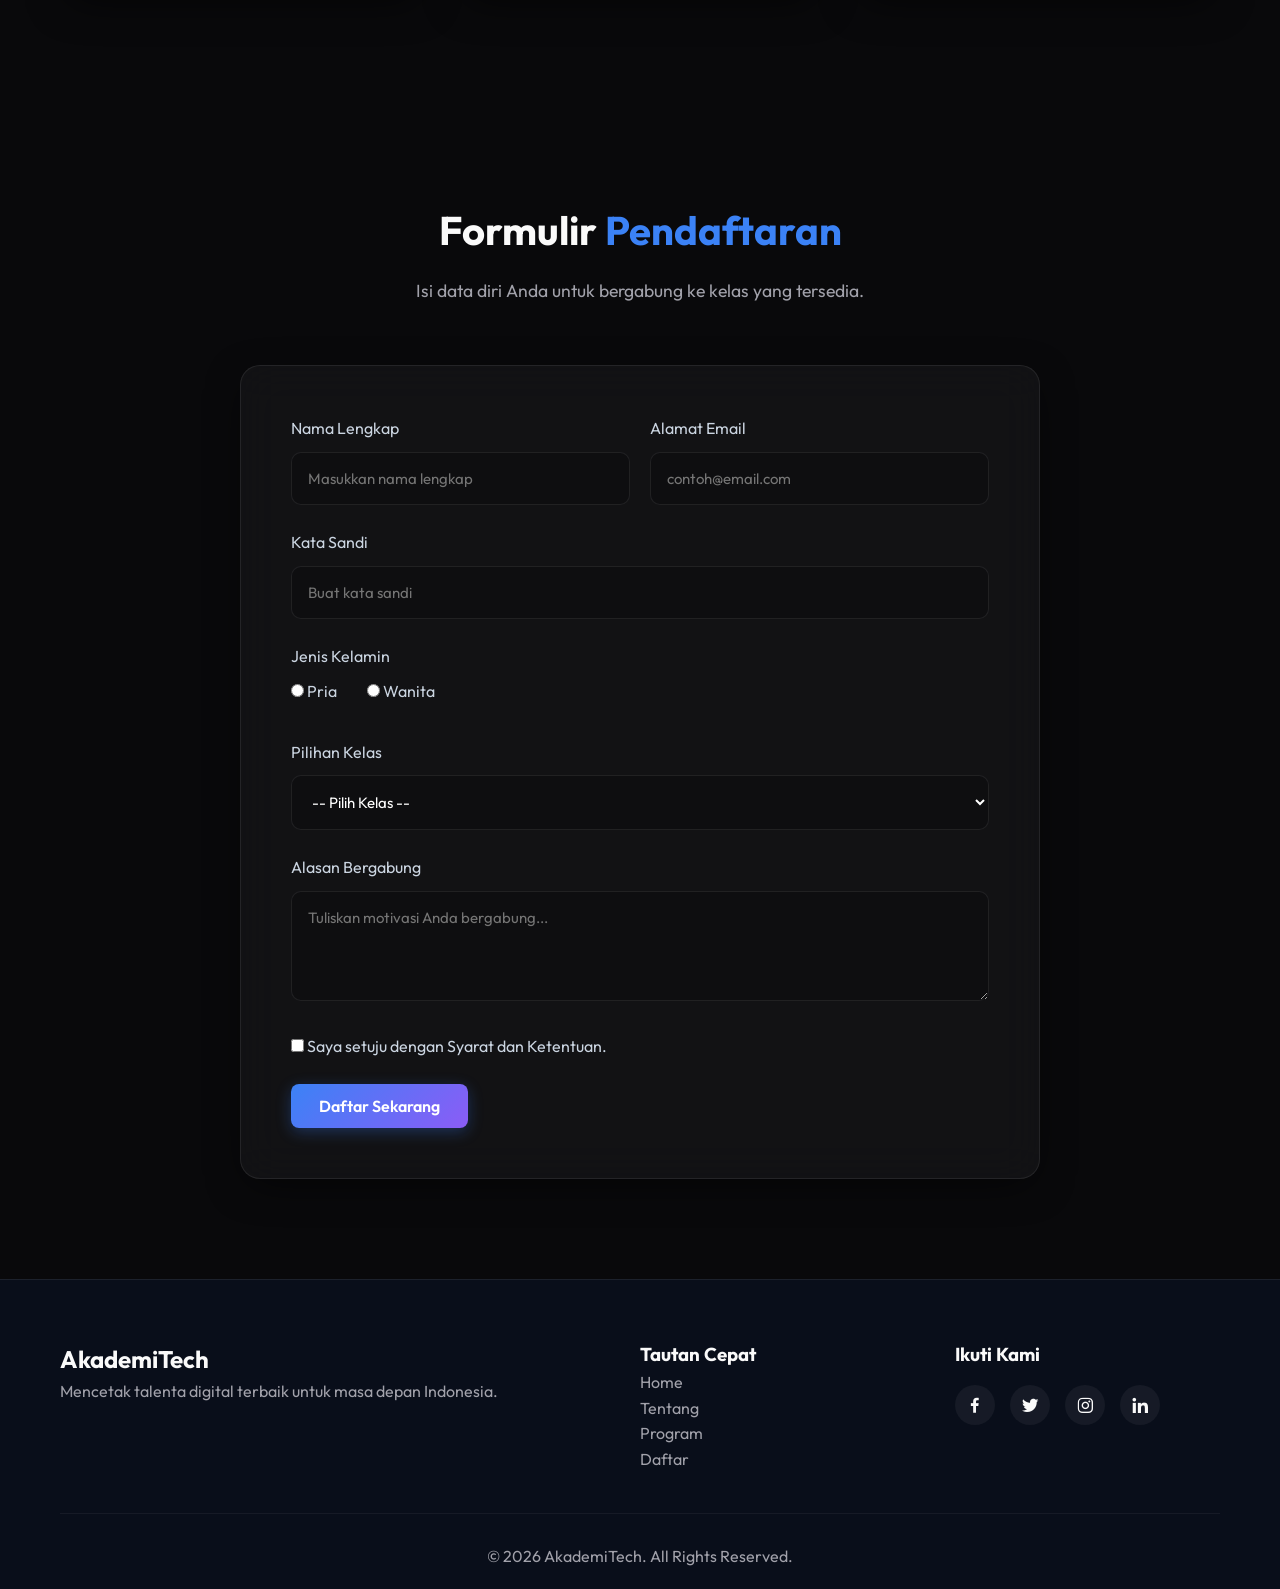
==== commit 765d8e82: "Update website v1" ====
--- a/index.html
+++ b/index.html
@@ -129,18 +129,21 @@
                     <h3 style="margin-bottom: 15px;"><i class='bx bx-video'></i> Cuplikan Kelas</h3>
                     <!-- Video Demonstration -->
                     <div class="video-container" style="border-radius: 10px; overflow: hidden; height: auto;">
-                        <video width="100%" controls poster="https://images.unsplash.com/photo-1516321318423-f06f85e504b3?q=80&w=2070&auto=format&fit=crop">
+                        <video width="100%" controls
+                            poster="https://images.unsplash.com/photo-1516321318423-f06f85e504b3?q=80&w=2070&auto=format&fit=crop">
                             <source src="akademitech_reels.mp4" type="video/mp4">
                             Browser Anda tidak mendukung pemutar video HTML5.
                         </video>
                     </div>
                 </div>
 
-                <div class="glass-panel" style="text-align: center; display: flex; flex-direction: column; justify-content: center;">
-                    <h3 style="margin-bottom: 15px;"><i class='bx bx-podcast'></i> Podcast AkademiTech</h3>
-                    <p style="margin-bottom: 25px;">Dengarkan tips dan trik seputar dunia teknologi langsung dari mentor ahli kami.</p>
+                <div class="glass-panel"
+                    style="text-align: center; display: flex; flex-direction: column; justify-content: center;">
+                    <h3 style="margin-bottom: 15px;"><i class='bx bx-music'></i> Jingle AkademiTech</h3>
+                    <p style="margin-bottom: 25px;">Dengarkan lagu pembukaan (jingle) resmi dari AkademiTech.</p>
                     <!-- Audio Demonstration -->
-                    <div style="background: rgba(255, 255, 255, 0.05); padding: 25px; border-radius: 10px; border: 1px solid rgba(255, 255, 255, 0.1);">
+                    <div
+                        style="background: rgba(255, 255, 255, 0.05); padding: 25px; border-radius: 10px; border: 1px solid rgba(255, 255, 255, 0.1);">
                         <audio controls style="width: 100%;">
                             <source src="akademitech_audio.mpeg" type="audio/mpeg">
                             Browser Anda tidak mendukung elemen audio HTML5.
@@ -357,27 +360,36 @@
             <div class="media-grid" style="grid-template-columns: repeat(auto-fit, minmax(300px, 1fr));">
                 <div class="media-card glass-panel" style="text-align: center;">
                     <div class="video-container" style="height: 200px; margin-bottom: 20px;">
-                        <img src="https://images.unsplash.com/photo-1498050108023-c5249f4df085?q=80&w=2072&auto=format&fit=crop" alt="Project Hari Yanto" style="width: 100%; height: 100%; object-fit: cover;">
+                        <img src="https://images.unsplash.com/photo-1498050108023-c5249f4df085?q=80&w=2072&auto=format&fit=crop"
+                            alt="Project Hari Yanto" style="width: 100%; height: 100%; object-fit: cover;">
                     </div>
                     <h3 style="justify-content: center; font-size: 1.3rem;"><i class='bx bx-laptop'></i> Hari Yanto</h3>
                     <p class="media-desc" style="margin-bottom: 20px;">Website portofolio oleh Hari Yanto.</p>
-                    <a href="https://electribetrixhari-ship-it.github.io/250401010531_Hari-Yanto_IF210_WEB/" target="_blank" class="btn btn-primary" style="width: 100%;"><i class='bx bx-link-external'></i> Kunjungi Website</a>
+                    <a href="https://electribetrixhari-ship-it.github.io/250401010531_Hari-Yanto_IF210_WEB/"
+                        target="_blank" class="btn btn-primary" style="width: 100%;"><i class='bx bx-link-external'></i>
+                        Kunjungi Website</a>
                 </div>
                 <div class="media-card glass-panel" style="text-align: center;">
                     <div class="video-container" style="height: 200px; margin-bottom: 20px;">
-                        <img src="https://images.unsplash.com/photo-1488590528505-98d2b5aba04b?q=80&w=2070&auto=format&fit=crop" alt="Project Desi Ova" style="width: 100%; height: 100%; object-fit: cover;">
-                    </div>
-                    <h3 style="justify-content: center; font-size: 1.3rem;"><i class='bx bx-laptop'></i> Desi Ova Riantana</h3>
+                        <img src="https://images.unsplash.com/photo-1488590528505-98d2b5aba04b?q=80&w=2070&auto=format&fit=crop"
+                            alt="Project Desi Ova" style="width: 100%; height: 100%; object-fit: cover;">
+                    </div>
+                    <h3 style="justify-content: center; font-size: 1.3rem;"><i class='bx bx-laptop'></i> Desi Ova
+                        Riantana</h3>
                     <p class="media-desc" style="margin-bottom: 20px;">Website portofolio oleh Desi Ova Riantana.</p>
-                    <a href="https://desi-2026.github.io/250401010534_Desi-Ova-Riantana_IF210_WEB/" target="_blank" class="btn btn-primary" style="width: 100%;"><i class='bx bx-link-external'></i> Kunjungi Website</a>
+                    <a href="https://desi-2026.github.io/250401010534_Desi-Ova-Riantana_IF210_WEB/" target="_blank"
+                        class="btn btn-primary" style="width: 100%;"><i class='bx bx-link-external'></i> Kunjungi
+                        Website</a>
                 </div>
                 <div class="media-card glass-panel" style="text-align: center;">
                     <div class="video-container" style="height: 200px; margin-bottom: 20px;">
-                        <img src="https://images.unsplash.com/photo-1461749280684-dccba630e2f6?q=80&w=2069&auto=format&fit=crop" alt="Project Fayyyzzz" style="width: 100%; height: 100%; object-fit: cover;">
+                        <img src="https://images.unsplash.com/photo-1461749280684-dccba630e2f6?q=80&w=2069&auto=format&fit=crop"
+                            alt="Project Fayyyzzz" style="width: 100%; height: 100%; object-fit: cover;">
                     </div>
                     <h3 style="justify-content: center; font-size: 1.3rem;"><i class='bx bx-laptop'></i> Fayyyzzz</h3>
                     <p class="media-desc" style="margin-bottom: 20px;">Website portofolio oleh Fayyyzzz.</p>
-                    <a href="https://www.fayyyzzz.site/" target="_blank" class="btn btn-primary" style="width: 100%;"><i class='bx bx-link-external'></i> Kunjungi Website</a>
+                    <a href="https://www.fayyyzzz.site/" target="_blank" class="btn btn-primary" style="width: 100%;"><i
+                            class='bx bx-link-external'></i> Kunjungi Website</a>
                 </div>
             </div>
         </div>
@@ -390,12 +402,15 @@
                 <h2>Ulasan <span>Siswa</span></h2>
                 <p>Apa kata mereka selama belajar di kelas AkademiTech?</p>
             </div>
-            <div class="rating-grid" style="display: grid; grid-template-columns: repeat(auto-fit, minmax(280px, 1fr)); gap: 30px; margin-top: 40px;">
+            <div class="rating-grid"
+                style="display: grid; grid-template-columns: repeat(auto-fit, minmax(280px, 1fr)); gap: 30px; margin-top: 40px;">
                 <div class="rating-card glass-panel" style="padding: 30px; text-align: left;">
                     <div class="stars" style="color: #f59e0b; font-size: 1.2rem; margin-bottom: 15px;">
-                        <i class='bx bxs-star'></i><i class='bx bxs-star'></i><i class='bx bxs-star'></i><i class='bx bxs-star'></i><i class='bx bxs-star'></i>
-                    </div>
-                    <p class="review-text" style="font-style: italic; color: #e4e4e7; margin-bottom: 20px;">"Materi sangat mudah dipahami. Jadwal mentoringnya sangat membantu saya yang mulai dari nol."</p>
+                        <i class='bx bxs-star'></i><i class='bx bxs-star'></i><i class='bx bxs-star'></i><i
+                            class='bx bxs-star'></i><i class='bx bxs-star'></i>
+                    </div>
+                    <p class="review-text" style="font-style: italic; color: #e4e4e7; margin-bottom: 20px;">"Materi
+                        sangat mudah dipahami. Jadwal mentoringnya sangat membantu saya yang mulai dari nol."</p>
                     <div class="reviewer">
                         <h4 style="color: #38bdf8; margin-bottom: 2px;">Budi Santoso</h4>
                         <span style="font-size: 0.9rem; color: #a1a1aa;">Siswa Web Dasar</span>
@@ -403,9 +418,11 @@
                 </div>
                 <div class="rating-card glass-panel" style="padding: 30px; text-align: left;">
                     <div class="stars" style="color: #f59e0b; font-size: 1.2rem; margin-bottom: 15px;">
-                        <i class='bx bxs-star'></i><i class='bx bxs-star'></i><i class='bx bxs-star'></i><i class='bx bxs-star'></i><i class='bx bxs-star-half'></i>
-                    </div>
-                    <p class="review-text" style="font-style: italic; color: #e4e4e7; margin-bottom: 20px;">"Proyek praktik setiap minggunya bikin skill cepat meningkat. Sangat direkomendasikan!"</p>
+                        <i class='bx bxs-star'></i><i class='bx bxs-star'></i><i class='bx bxs-star'></i><i
+                            class='bx bxs-star'></i><i class='bx bxs-star-half'></i>
+                    </div>
+                    <p class="review-text" style="font-style: italic; color: #e4e4e7; margin-bottom: 20px;">"Proyek
+                        praktik setiap minggunya bikin skill cepat meningkat. Sangat direkomendasikan!"</p>
                     <div class="reviewer">
                         <h4 style="color: #38bdf8; margin-bottom: 2px;">Siti Aminah</h4>
                         <span style="font-size: 0.9rem; color: #a1a1aa;">Siswa Styling Web</span>
@@ -413,9 +430,11 @@
                 </div>
                 <div class="rating-card glass-panel" style="padding: 30px; text-align: left;">
                     <div class="stars" style="color: #f59e0b; font-size: 1.2rem; margin-bottom: 15px;">
-                        <i class='bx bxs-star'></i><i class='bx bxs-star'></i><i class='bx bxs-star'></i><i class='bx bxs-star'></i><i class='bx bxs-star'></i>
-                    </div>
-                    <p class="review-text" style="font-style: italic; color: #e4e4e7; margin-bottom: 20px;">"Instrukturnya sabar dan selalu menjawab pertanyaan. Mantap kelasnya!"</p>
+                        <i class='bx bxs-star'></i><i class='bx bxs-star'></i><i class='bx bxs-star'></i><i
+                            class='bx bxs-star'></i><i class='bx bxs-star'></i>
+                    </div>
+                    <p class="review-text" style="font-style: italic; color: #e4e4e7; margin-bottom: 20px;">
+                        "Instrukturnya sabar dan selalu menjawab pertanyaan. Mantap kelasnya!"</p>
                     <div class="reviewer">
                         <h4 style="color: #38bdf8; margin-bottom: 2px;">Faisal Fadilah</h4>
                         <span style="font-size: 0.9rem; color: #a1a1aa;">Alumni AkademiTech</span>
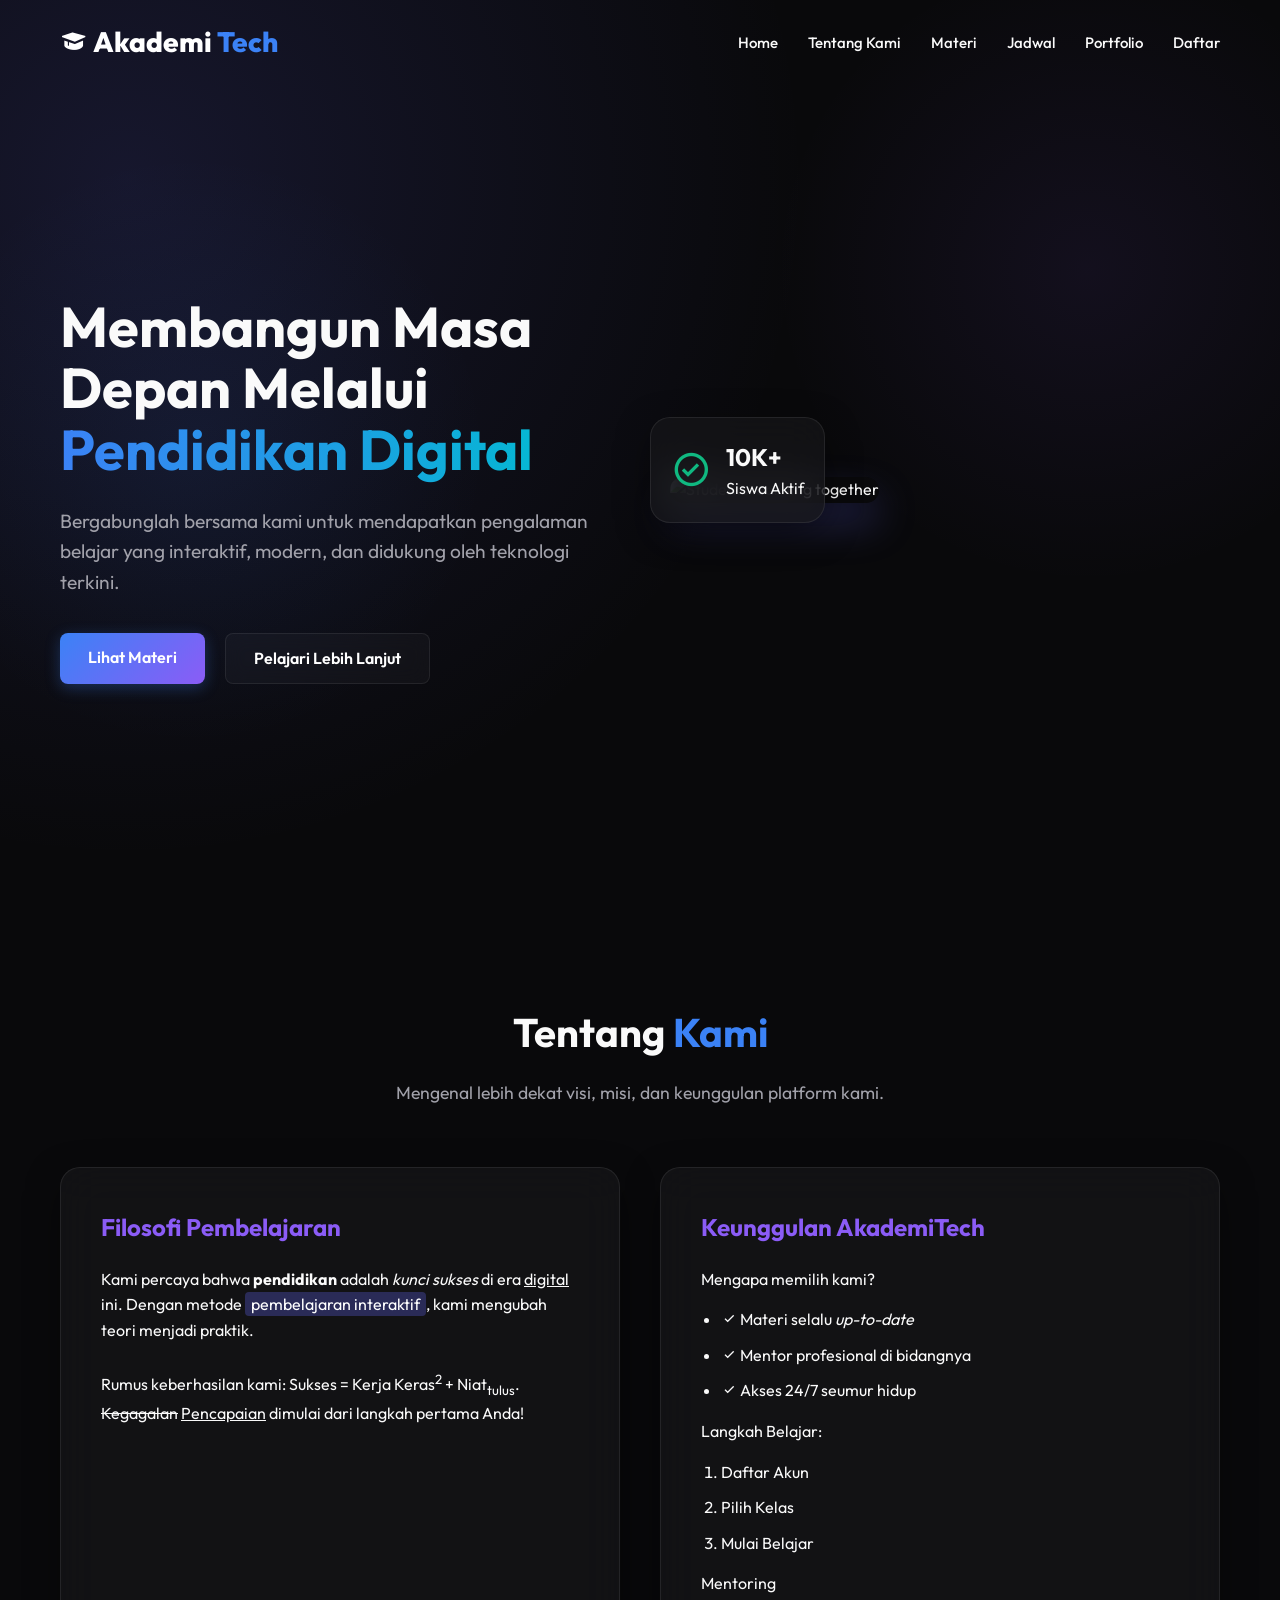
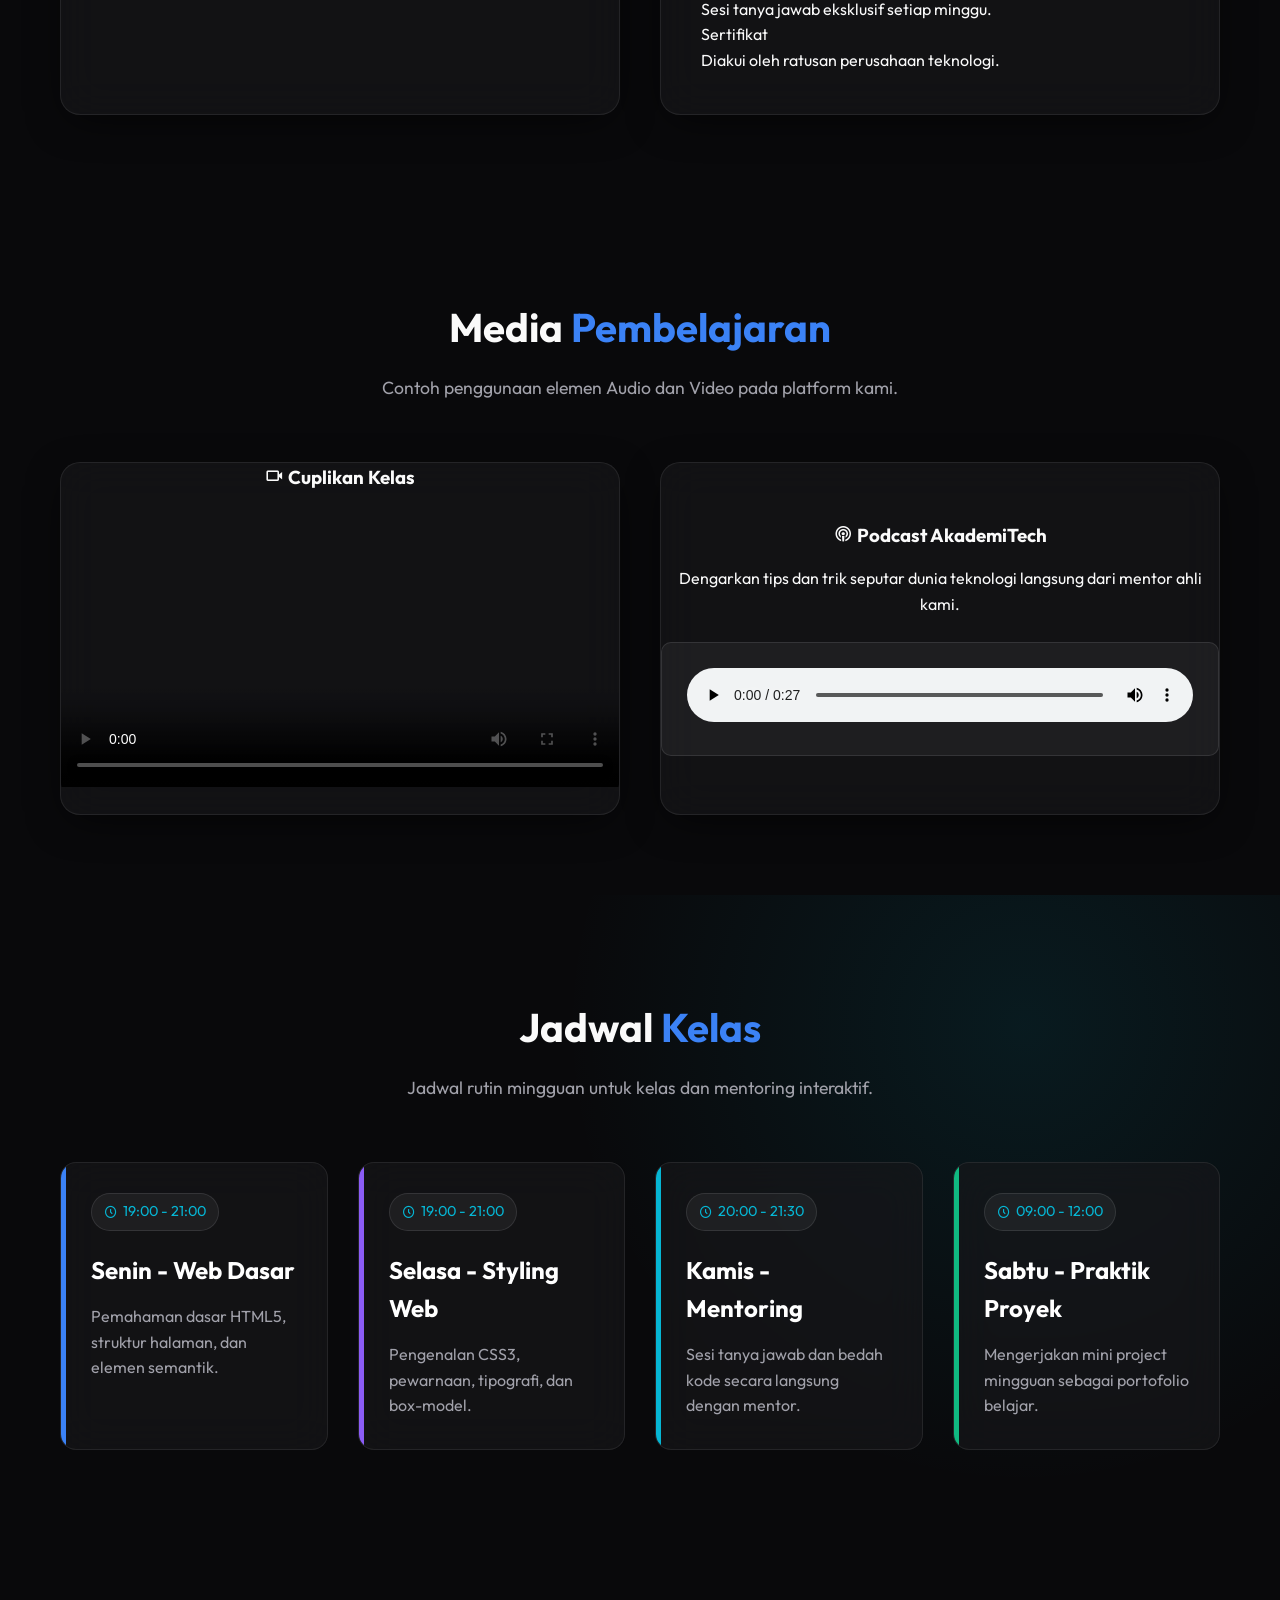
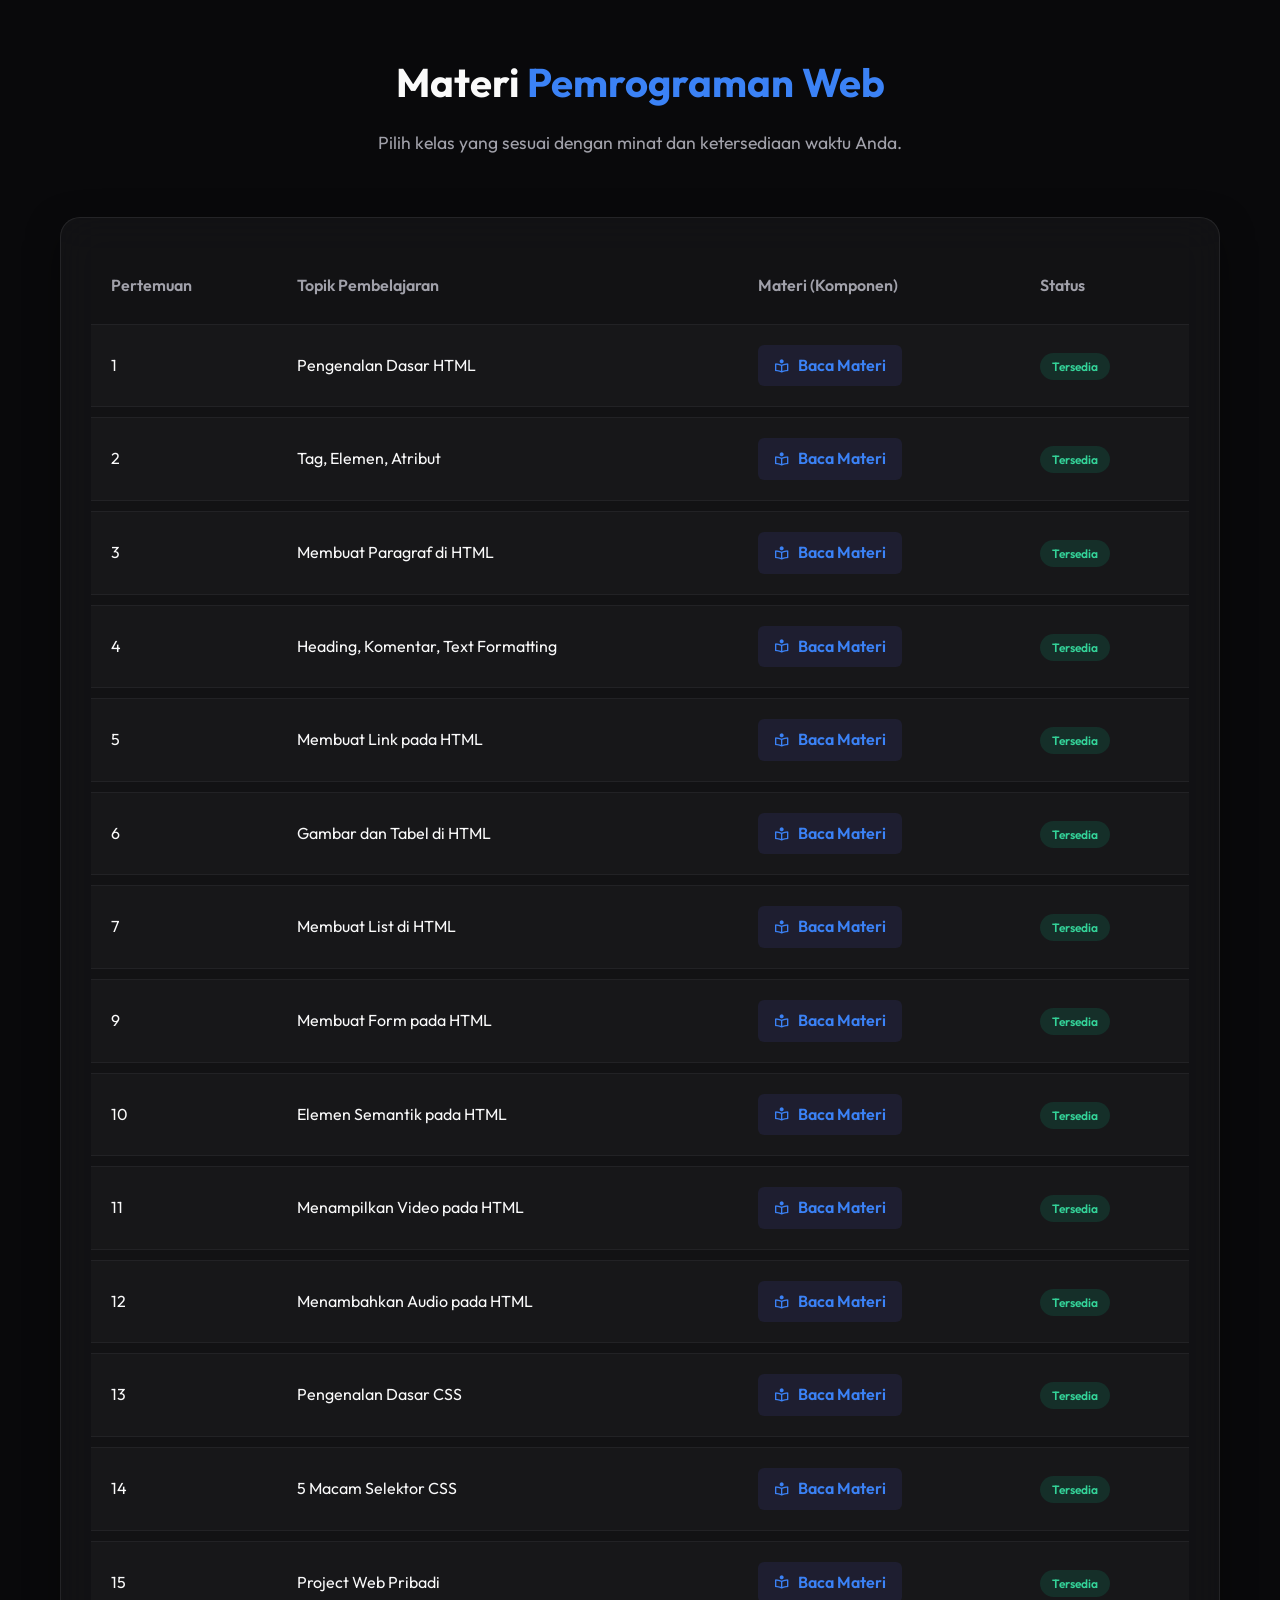
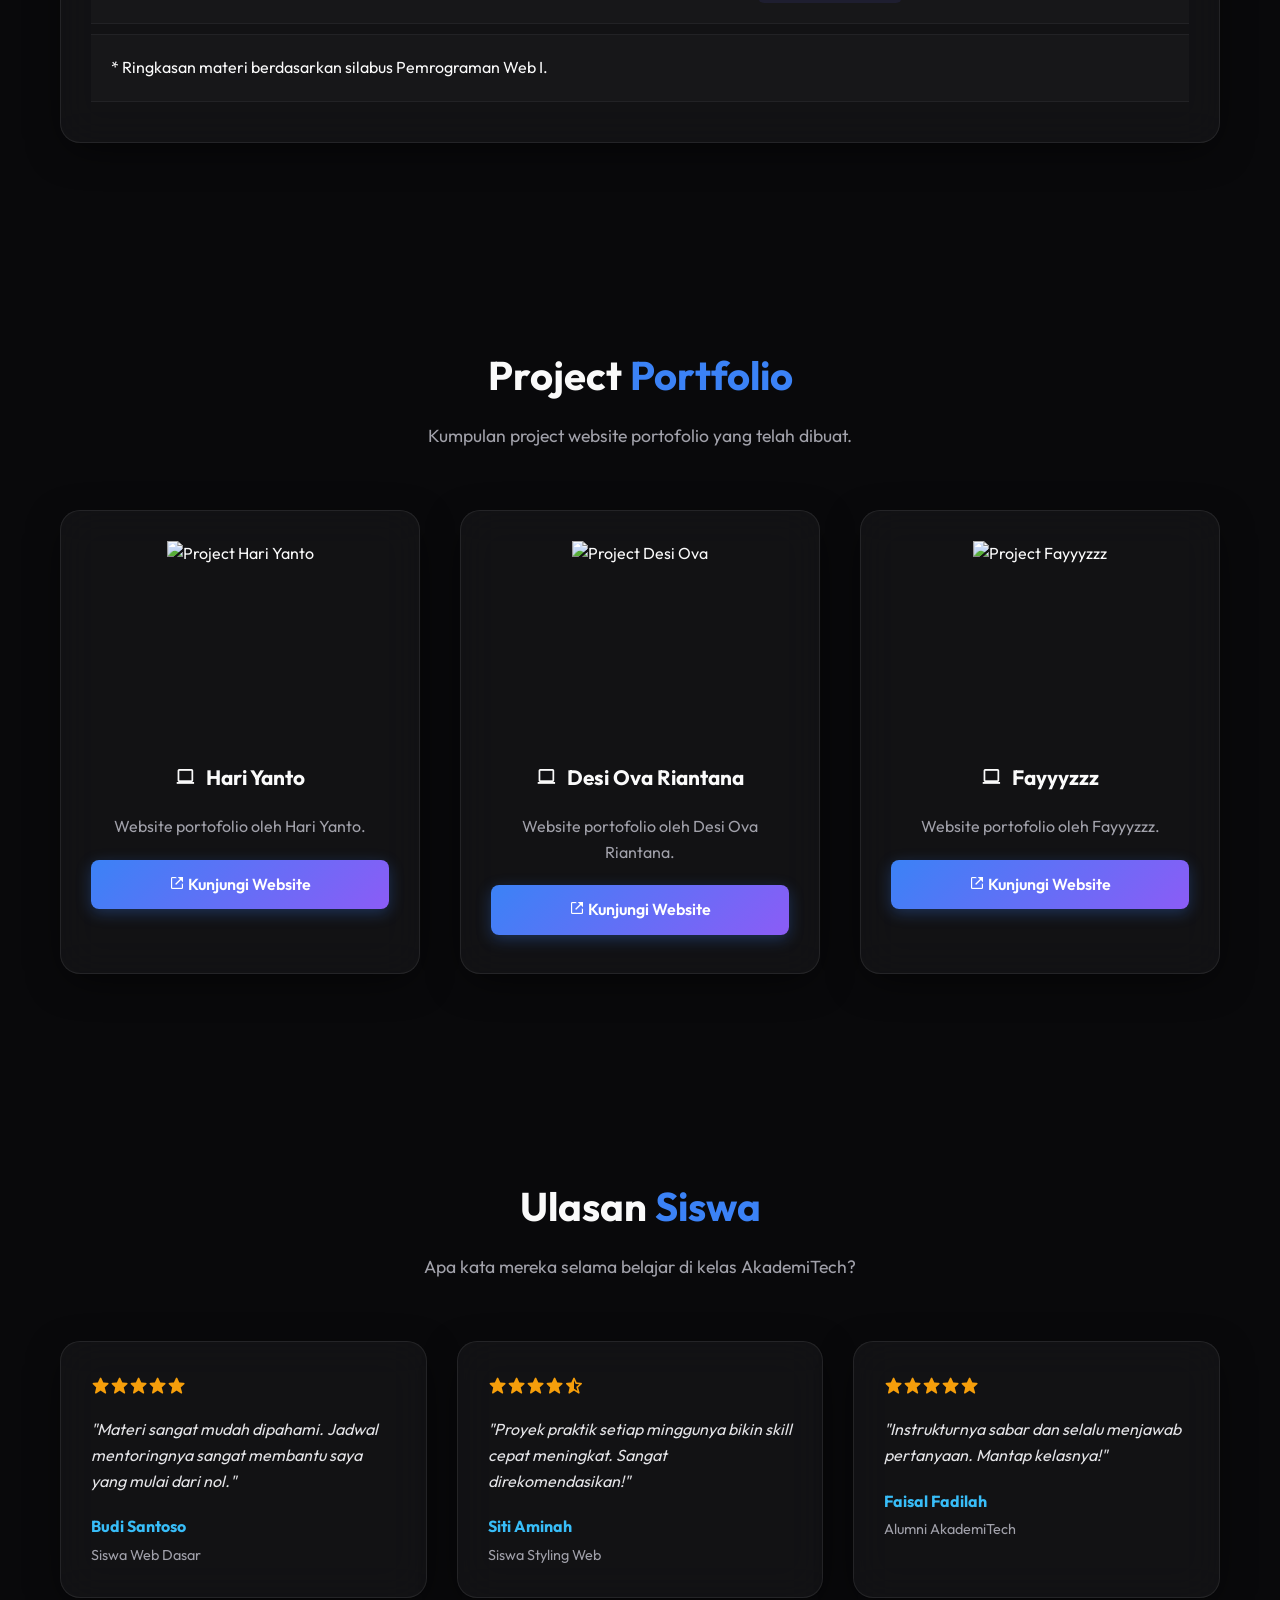
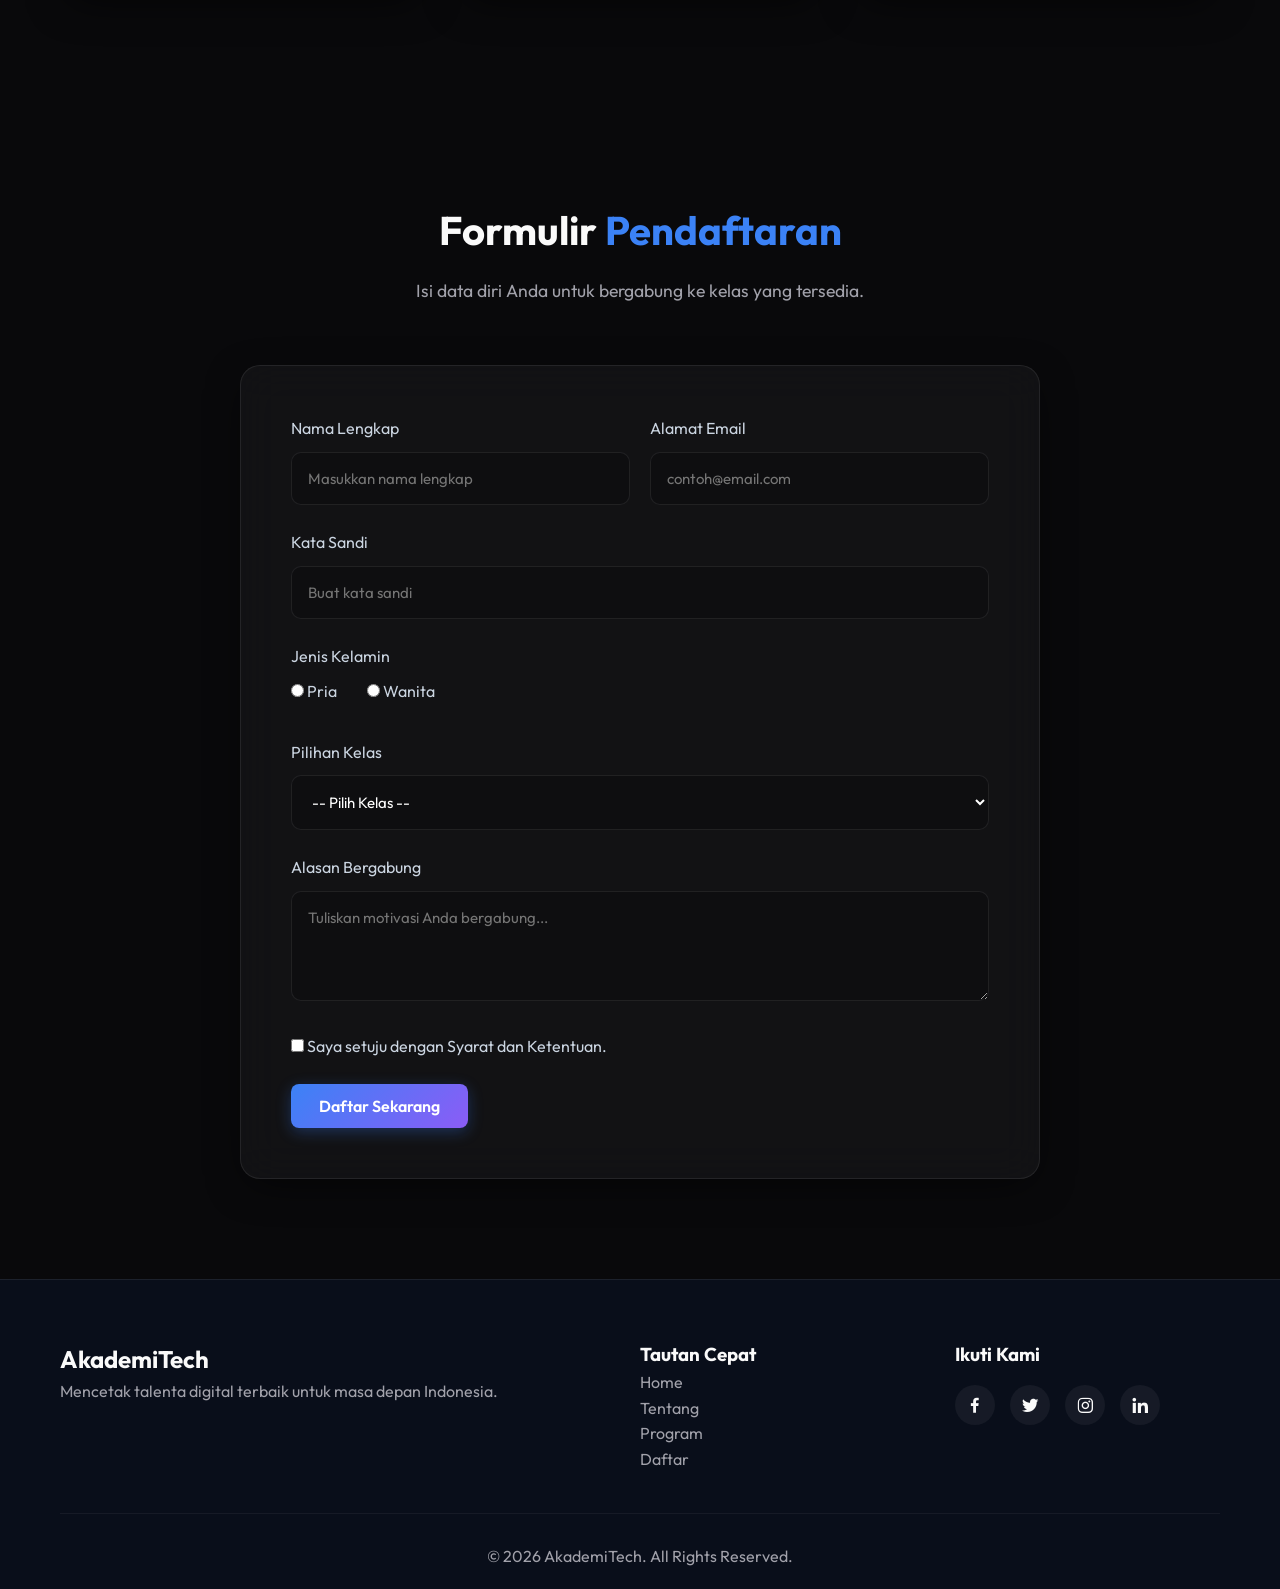
==== commit 1a24307d: "Update website" ====
--- a/index.html
+++ b/index.html
@@ -139,8 +139,9 @@
 
                 <div class="glass-panel"
                     style="text-align: center; display: flex; flex-direction: column; justify-content: center;">
-                    <h3 style="margin-bottom: 15px;"><i class='bx bx-music'></i> Jingle AkademiTech</h3>
-                    <p style="margin-bottom: 25px;">Dengarkan lagu pembukaan (jingle) resmi dari AkademiTech.</p>
+                    <h3 style="margin-bottom: 15px;"><i class='bx bx-podcast'></i> Podcast AkademiTech</h3>
+                    <p style="margin-bottom: 25px;">Dengarkan tips dan trik seputar dunia teknologi langsung dari mentor
+                        ahli kami.</p>
                     <!-- Audio Demonstration -->
                     <div
                         style="background: rgba(255, 255, 255, 0.05); padding: 25px; border-radius: 10px; border: 1px solid rgba(255, 255, 255, 0.1);">
